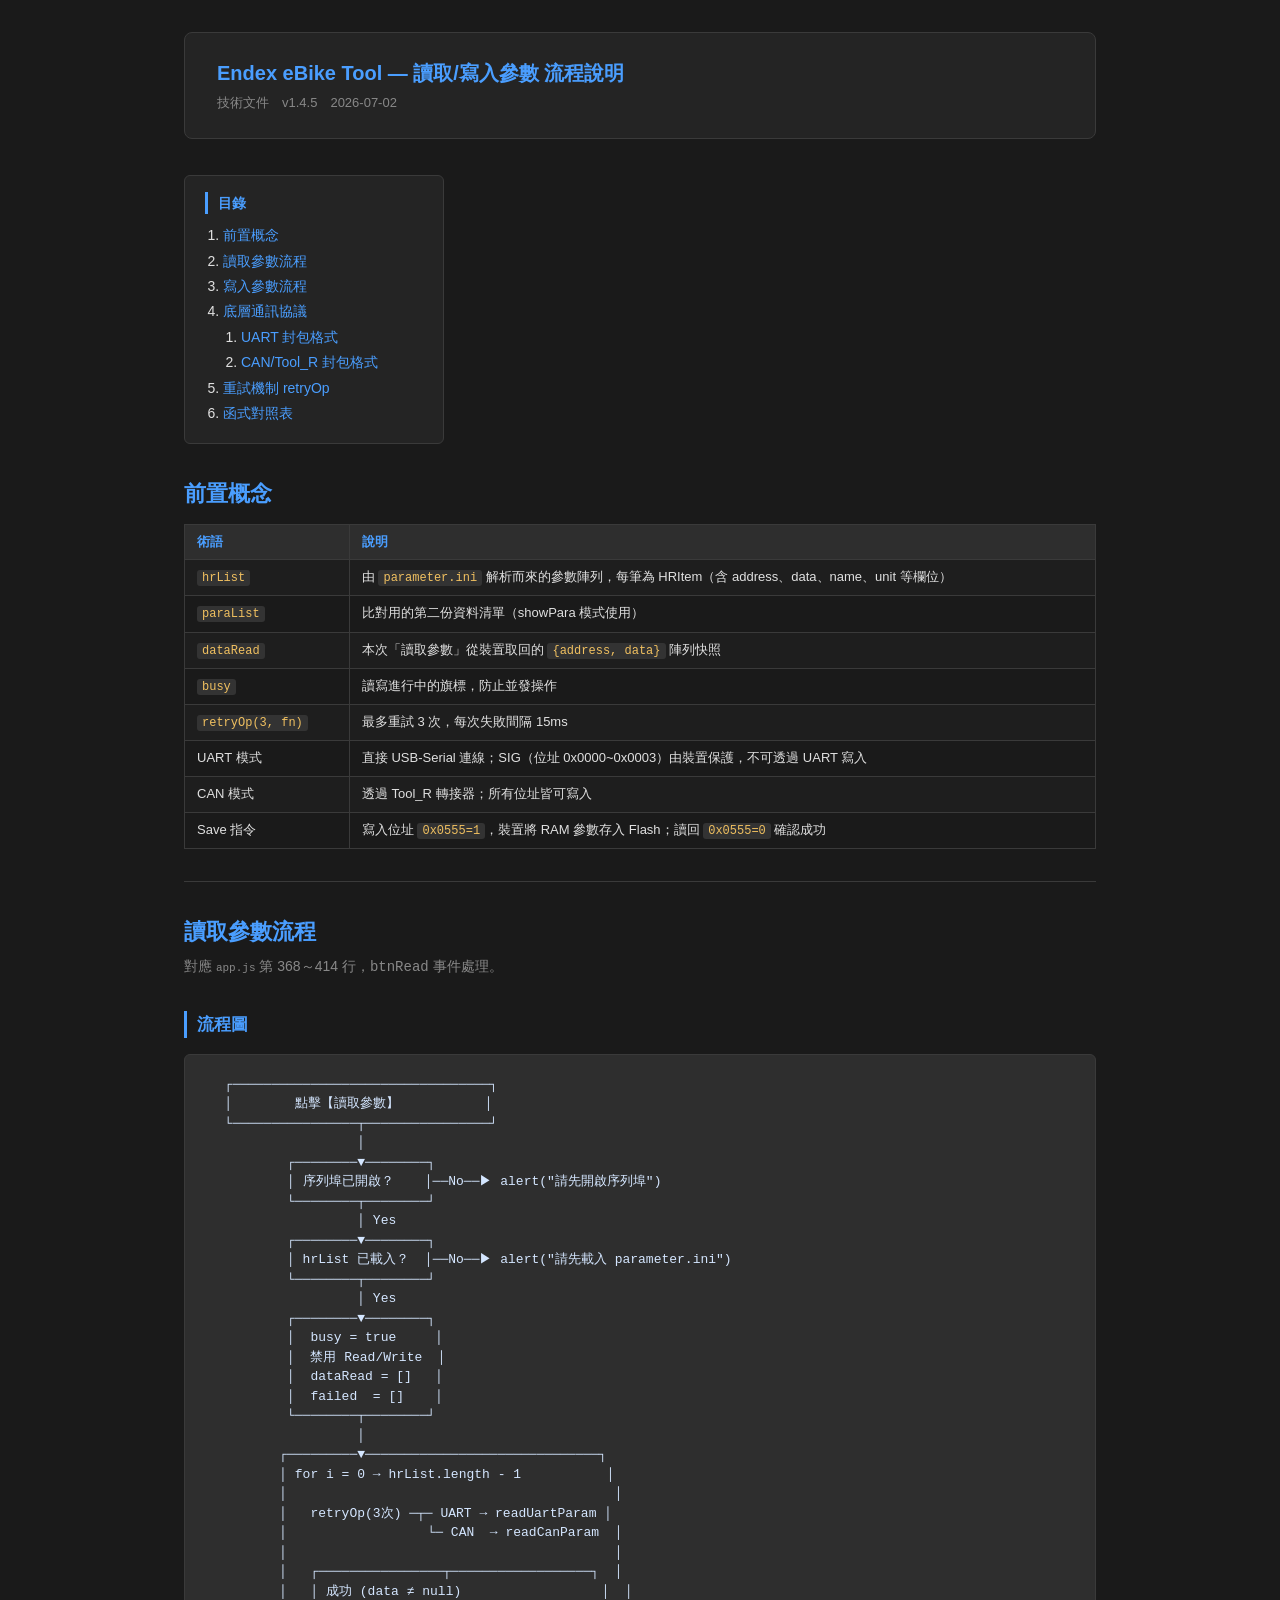
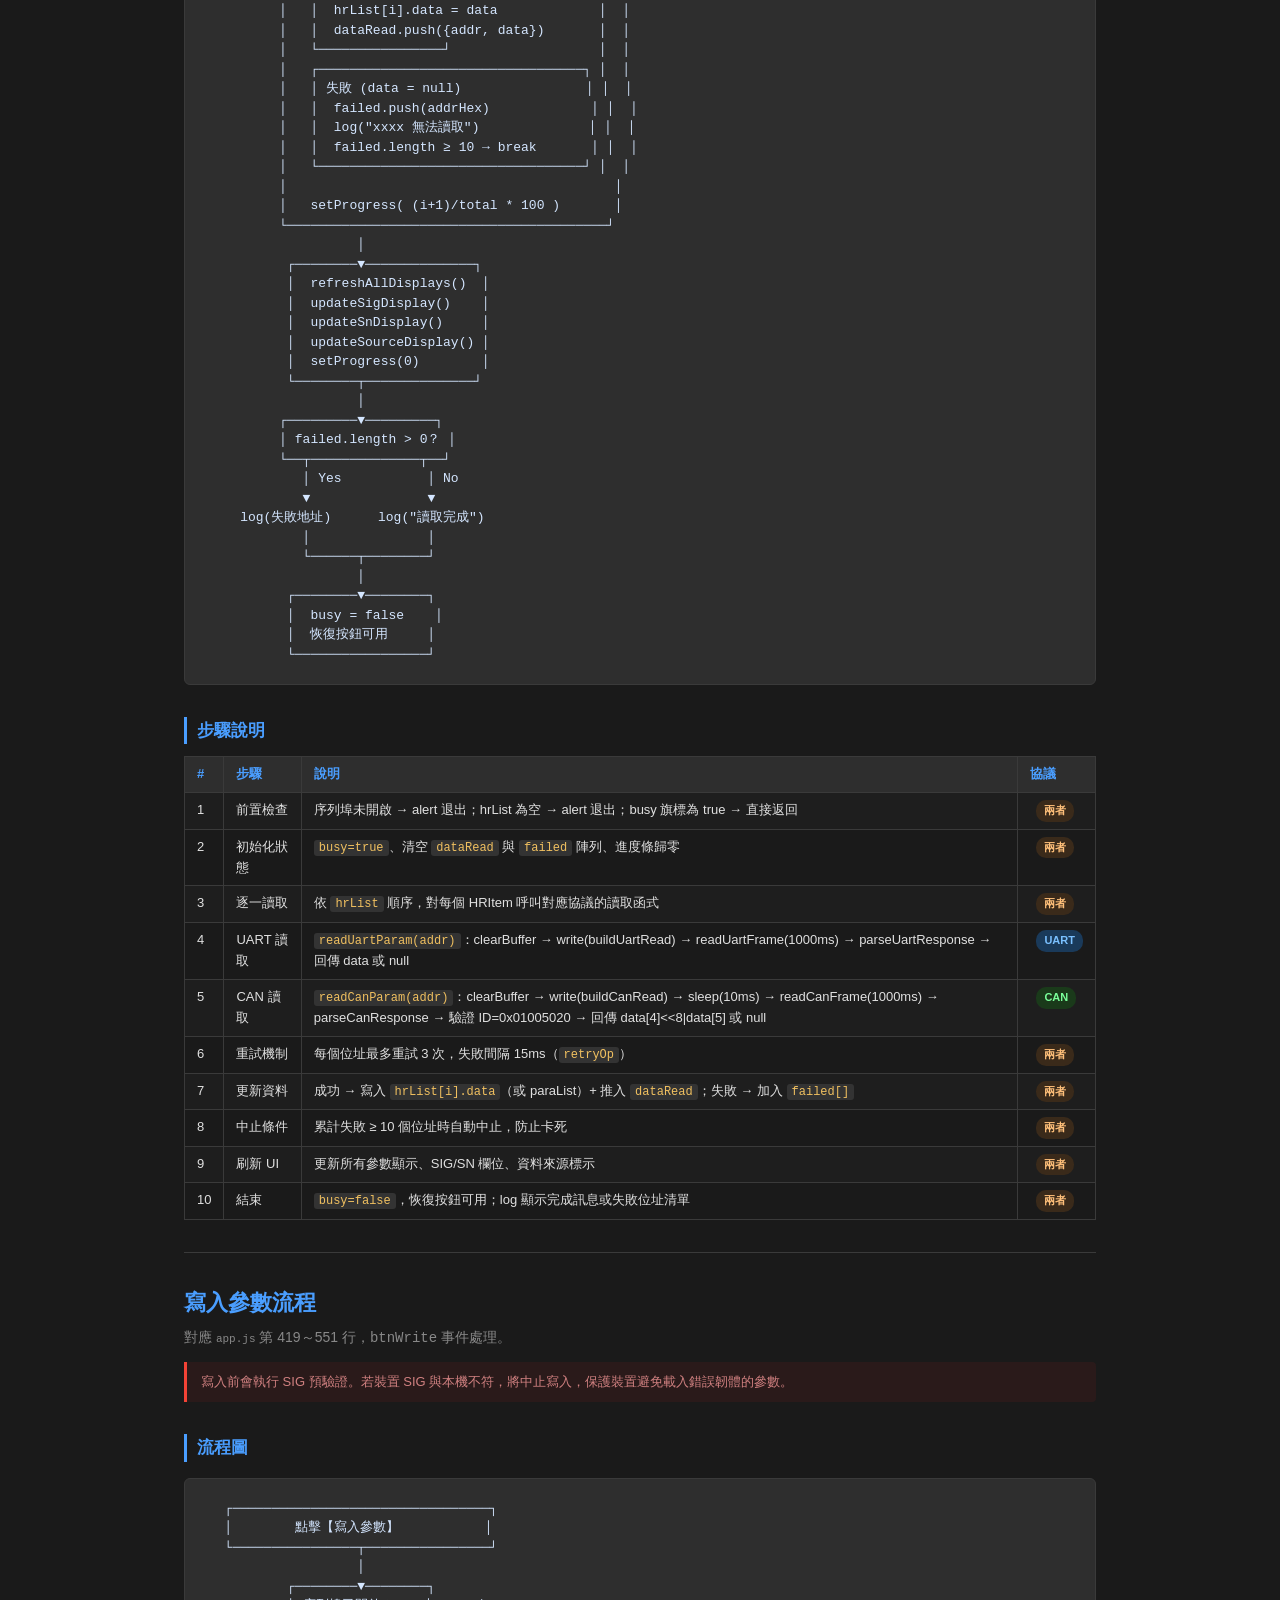
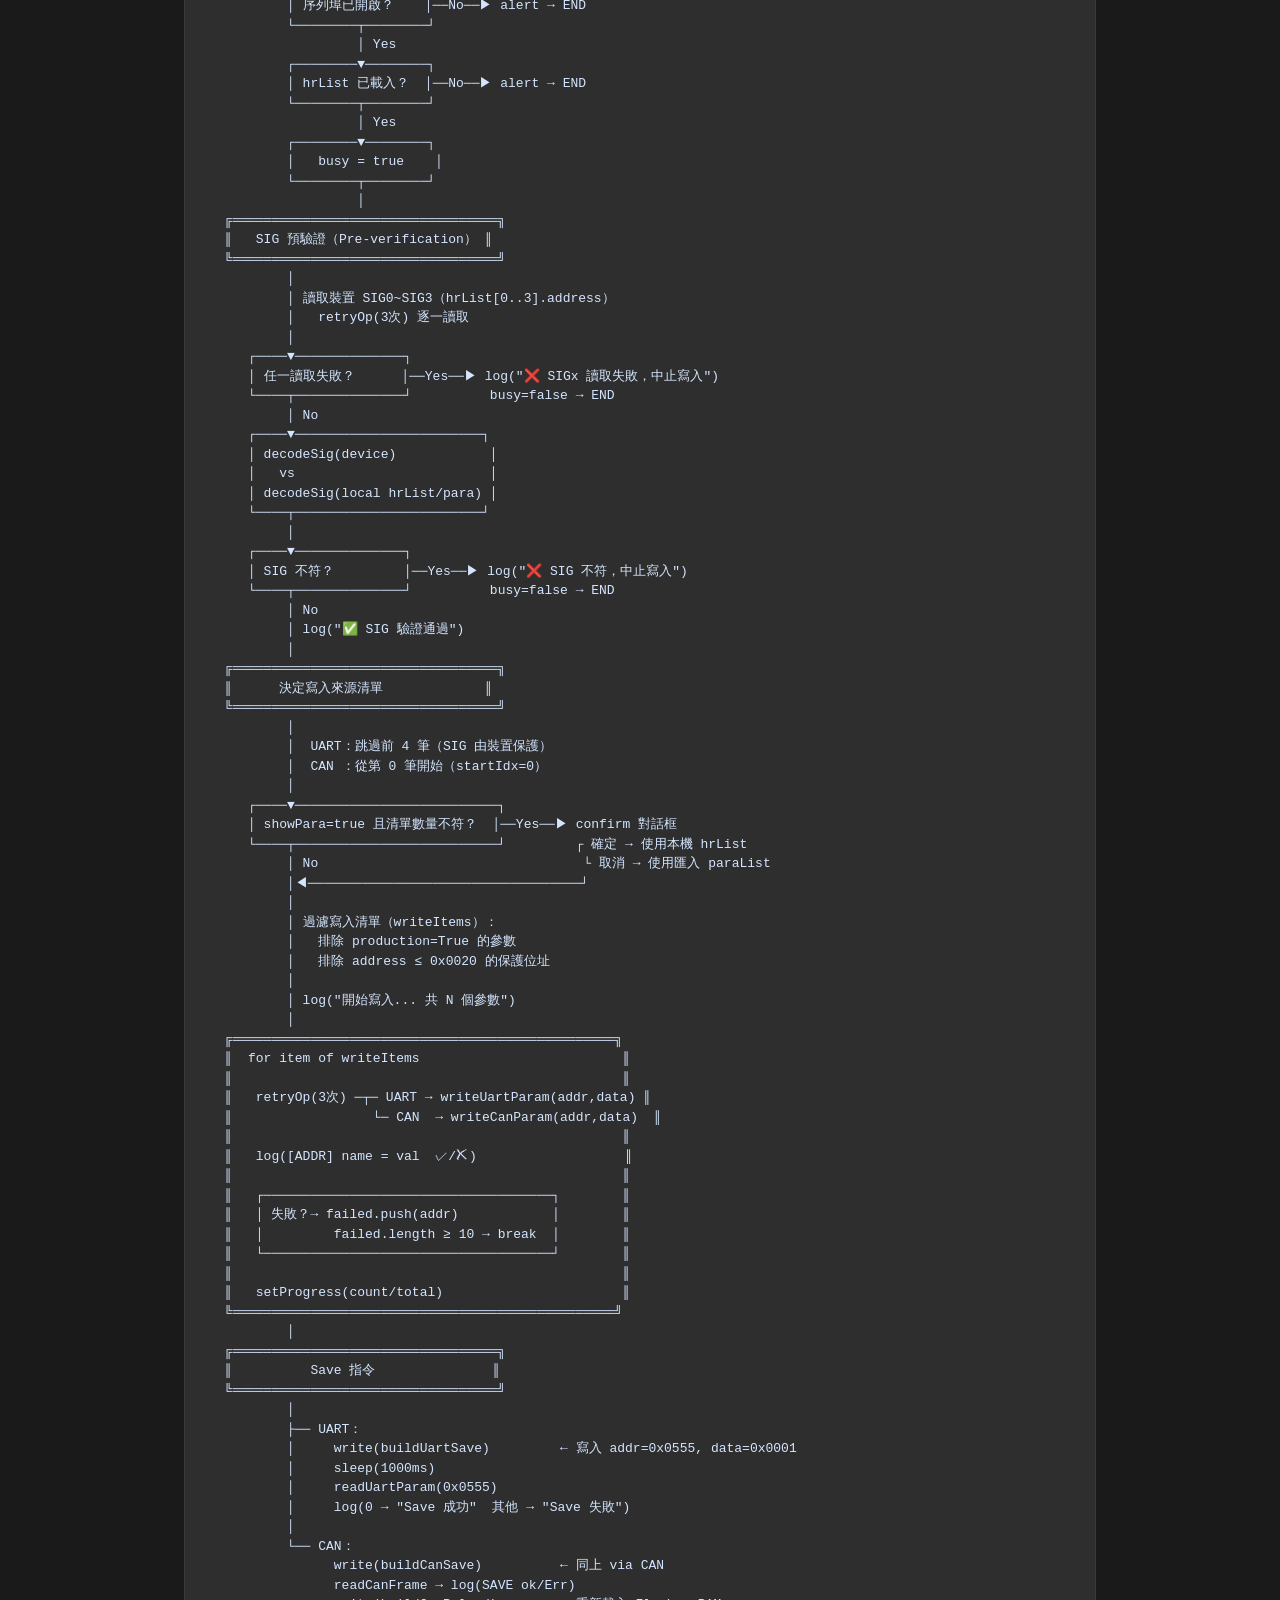
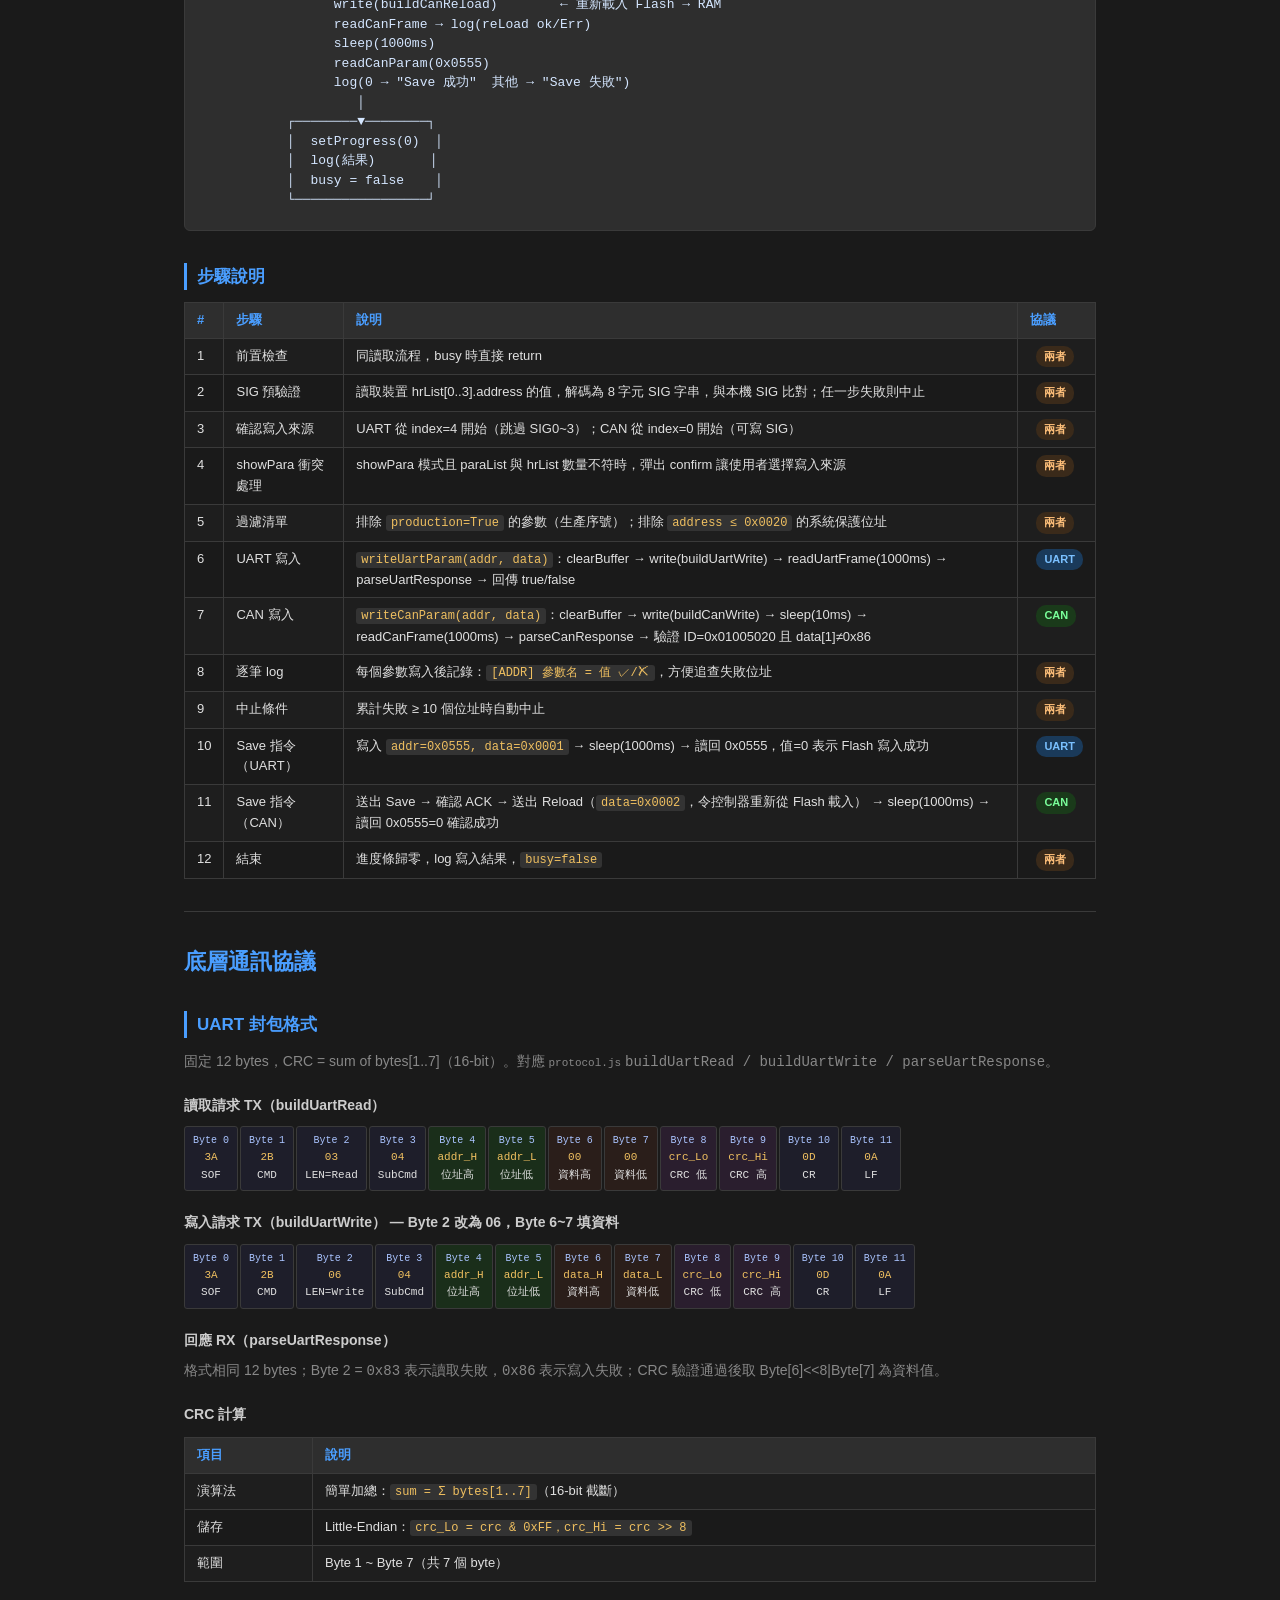
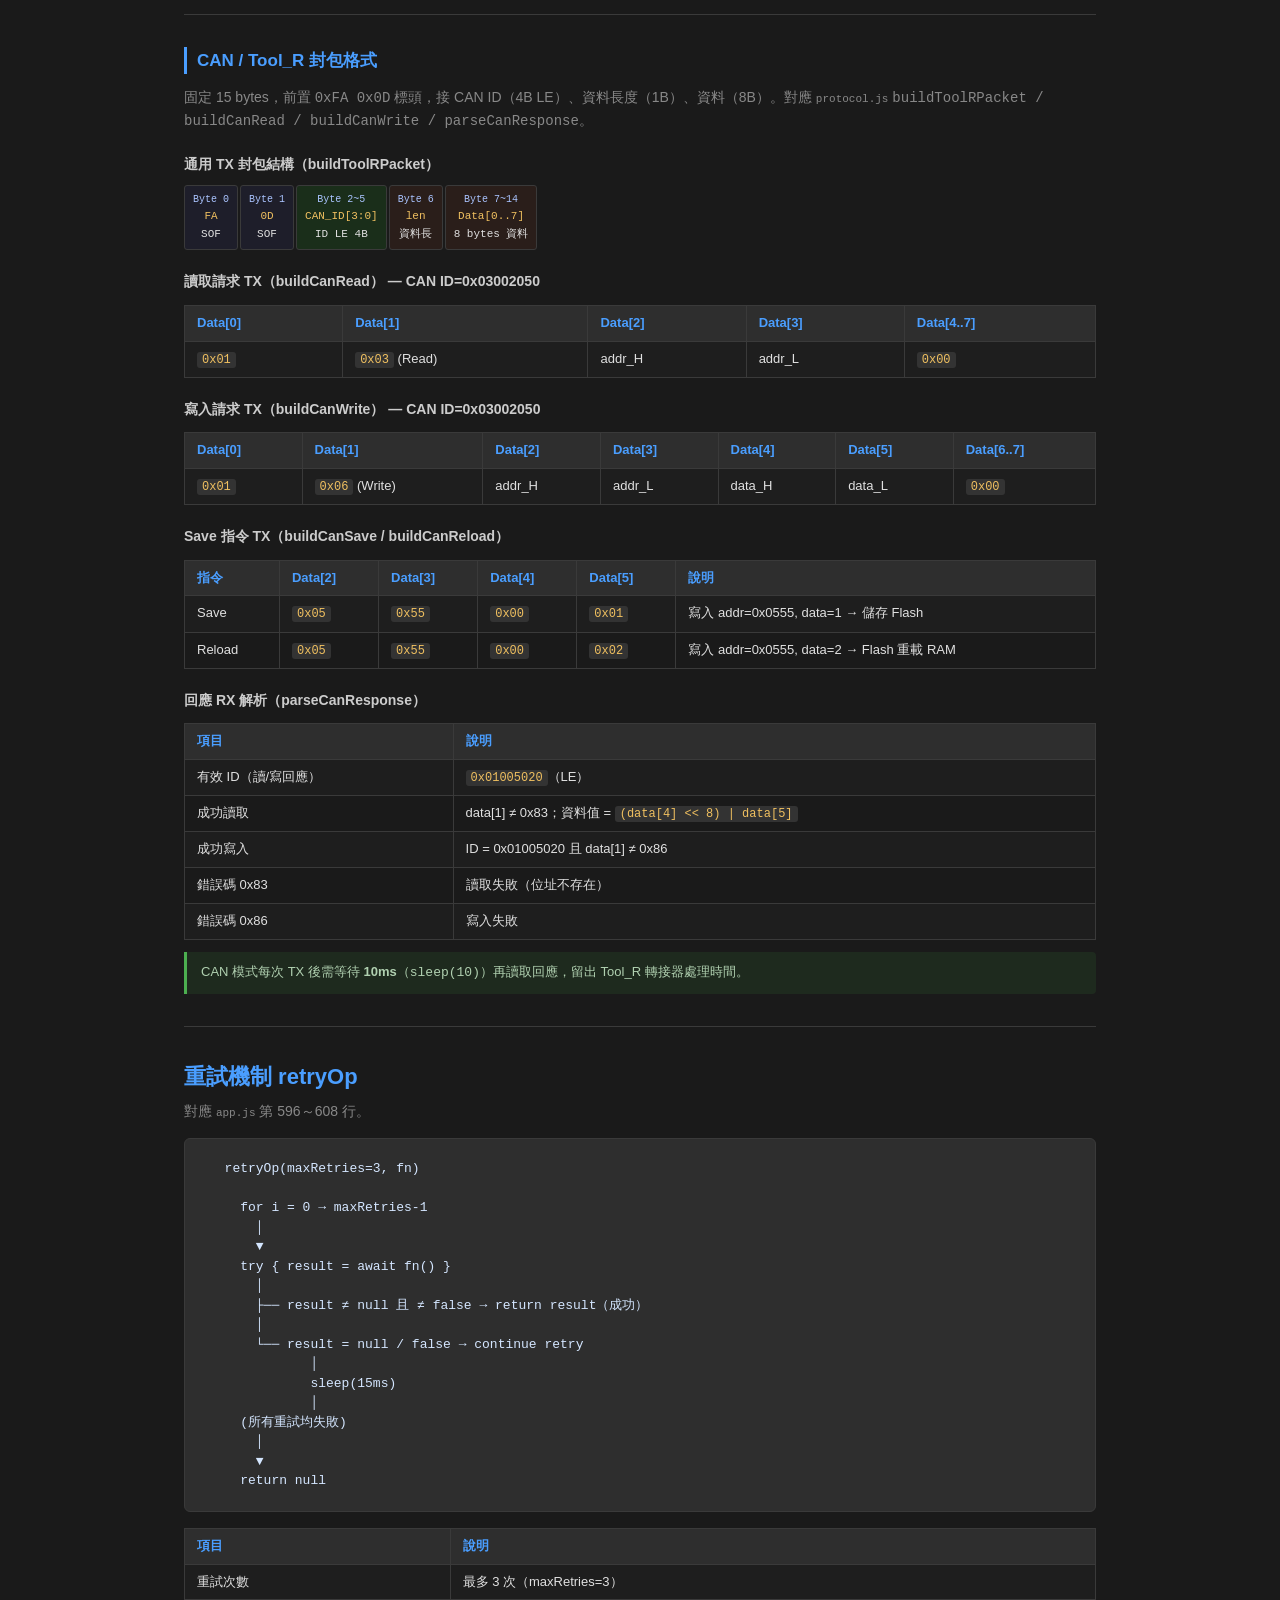
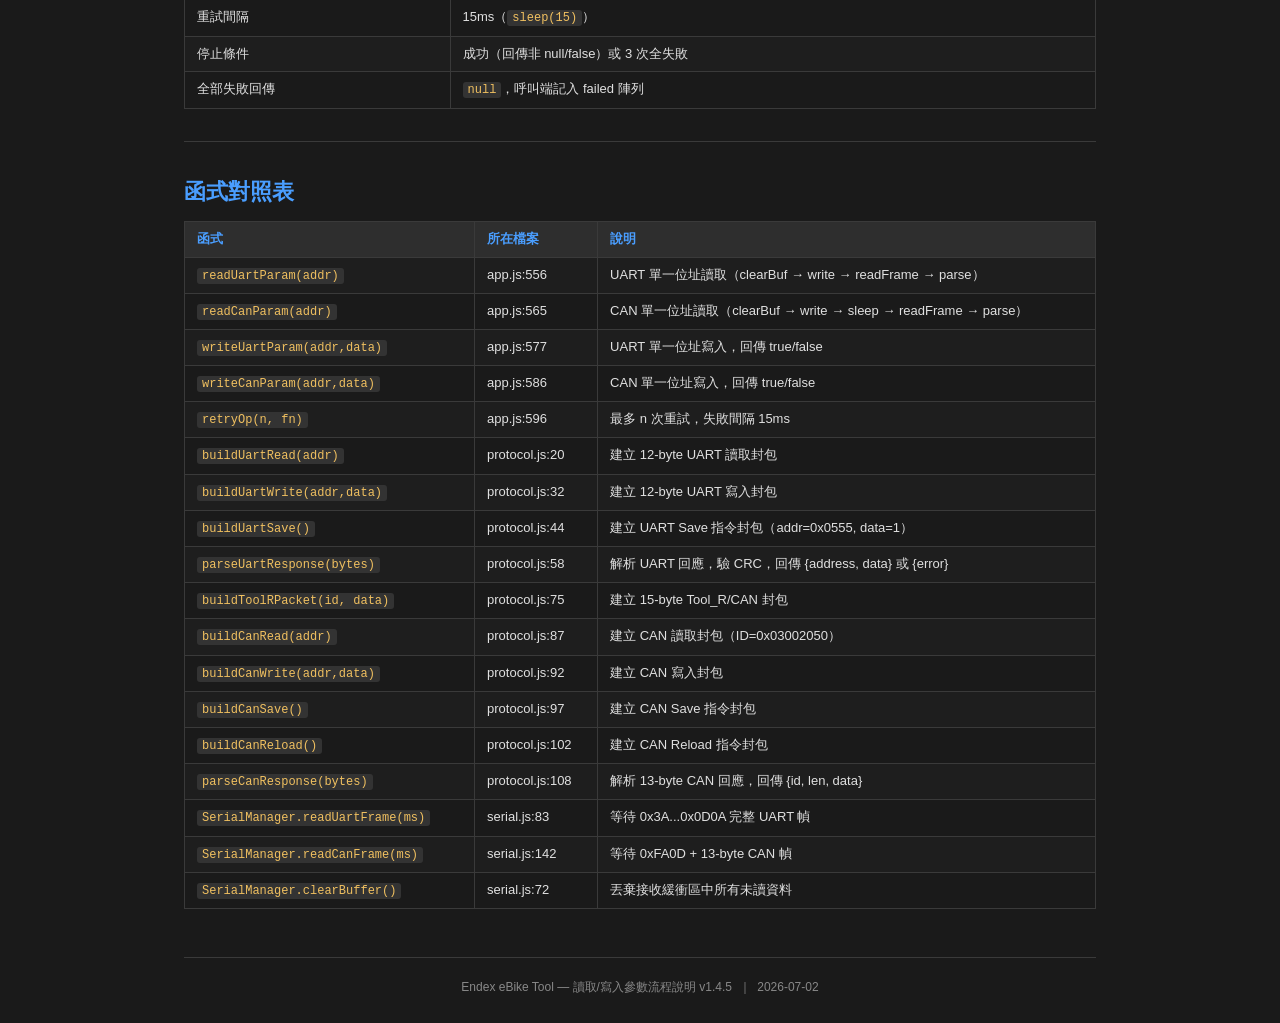
==== flow.html @ e0d25346 "v1.4.6：修正 SN 欄位寬度不足（130px→160px），新增讀寫流程說明文件 Co-Authored-By: Claude Sonnet 4.6 <noreply@anthropic.com" ====
<!DOCTYPE html>
<html lang="zh-TW">
<head>
<meta charset="UTF-8">
<meta name="viewport" content="width=device-width, initial-scale=1.0">
<title>Endex eBike Tool — 讀取/寫入參數 流程說明</title>
<style>
*,*::before,*::after{box-sizing:border-box;margin:0;padding:0}
:root{
  --bg:#1a1a1a;--bg2:#242424;--bg3:#2e2e2e;
  --text:#e0e0e0;--text-dim:#888;
  --accent:#4a9eff;--border:#3a3a3a;
  --ok:#4caf50;--err:#f44336;--warn:#ff9800;
  --mono:'Consolas','Courier New',monospace;
}
body{background:var(--bg);color:var(--text);font-family:'Segoe UI',Arial,sans-serif;font-size:14px;line-height:1.6}
.wrap{max-width:960px;margin:0 auto;padding:32px 24px}
h1{font-size:22px;color:var(--accent);margin-bottom:6px}
h2{font-size:17px;color:var(--accent);margin:32px 0 12px;padding-left:10px;border-left:3px solid var(--accent)}
h3{font-size:14px;color:#ccc;margin:20px 0 8px}
p{margin-bottom:10px;color:var(--text-dim)}
.cover{background:var(--bg2);border:1px solid var(--border);border-radius:8px;padding:24px 32px;margin-bottom:36px}
.cover-title{font-size:20px;font-weight:700;color:var(--accent);margin-bottom:4px}
.cover-sub{color:var(--text-dim);font-size:13px}

/* TOC */
.toc{background:var(--bg2);border:1px solid var(--border);border-radius:6px;padding:16px 20px;margin-bottom:32px;display:inline-block;min-width:260px}
.toc h2{margin:0 0 10px;font-size:14px}
.toc ol{padding-left:18px}
.toc li{margin:3px 0}
.toc a{color:var(--accent);text-decoration:none}
.toc a:hover{text-decoration:underline}

/* Flowchart */
.flow-box{background:var(--bg3);border:1px solid var(--border);border-radius:6px;padding:20px 24px;margin:16px 0;overflow-x:auto}
.flow-box pre{font-family:var(--mono);font-size:13px;color:#d4e6ff;line-height:1.5;white-space:pre}

/* Step table */
table{width:100%;border-collapse:collapse;margin:12px 0}
th{background:var(--bg3);color:var(--accent);padding:7px 12px;text-align:left;border:1px solid var(--border);font-size:13px}
td{padding:7px 12px;border:1px solid var(--border);vertical-align:top;font-size:13px}
tr:nth-child(even) td{background:#1e1e1e}
td code{background:#333;padding:1px 5px;border-radius:3px;font-family:var(--mono);font-size:12px;color:#f0c060}

/* Packet diagram */
.pkt{display:flex;flex-wrap:nowrap;gap:2px;margin:10px 0;font-family:var(--mono);font-size:11px;overflow-x:auto}
.pkt-cell{border:1px solid var(--border);background:#1e2a3a;padding:6px 8px;text-align:center;border-radius:3px;white-space:nowrap}
.pkt-cell .byte-label{color:#aac4ff;font-size:10px;display:block}
.pkt-cell .byte-val{color:#f0c060}
.pkt-fixed{background:#1e1e2a}
.pkt-addr{background:#1a2e1a}
.pkt-data{background:#2a1e1a}
.pkt-crc{background:#2a1e2e}

.badge{display:inline-block;padding:2px 8px;border-radius:10px;font-size:11px;font-weight:600;margin-left:6px;vertical-align:middle}
.badge-uart{background:#1a3a5a;color:#7ac0ff}
.badge-can{background:#1a3a1a;color:#7aff9a}
.badge-both{background:#3a2a1a;color:#ffc07a}

.note{background:#1e2a1e;border-left:3px solid var(--ok);padding:10px 14px;border-radius:0 4px 4px 0;margin:12px 0;font-size:13px;color:#b0d0b0}
.warn{background:#2a1e1a;border-left:3px solid var(--warn);padding:10px 14px;border-radius:0 4px 4px 0;margin:12px 0;font-size:13px;color:#d0b080}
.danger{background:#2a1a1a;border-left:3px solid var(--err);padding:10px 14px;border-radius:0 4px 4px 0;margin:12px 0;font-size:13px;color:#d08080}

.sep{border:none;border-top:1px solid var(--border);margin:32px 0}
.tag{color:var(--text-dim);font-size:11px;font-family:var(--mono)}
</style>
</head>
<body>
<div class="wrap">

<div class="cover">
  <div class="cover-title">Endex eBike Tool — 讀取/寫入參數 流程說明</div>
  <div class="cover-sub">技術文件　v1.4.5　2026-07-02</div>
</div>

<div class="toc">
  <h2>目錄</h2>
  <ol>
    <li><a href="#s1">前置概念</a></li>
    <li><a href="#s2">讀取參數流程</a></li>
    <li><a href="#s3">寫入參數流程</a></li>
    <li><a href="#s4">底層通訊協議</a>
      <ol>
        <li><a href="#s4-1">UART 封包格式</a></li>
        <li><a href="#s4-2">CAN/Tool_R 封包格式</a></li>
      </ol>
    </li>
    <li><a href="#s5">重試機制 retryOp</a></li>
    <li><a href="#s6">函式對照表</a></li>
  </ol>
</div>

<!-- S1 -->
<h1 id="s1">前置概念</h1>
<table>
  <tr><th>術語</th><th>說明</th></tr>
  <tr><td><code>hrList</code></td><td>由 <code>parameter.ini</code> 解析而來的參數陣列，每筆為 HRItem（含 address、data、name、unit 等欄位）</td></tr>
  <tr><td><code>paraList</code></td><td>比對用的第二份資料清單（showPara 模式使用）</td></tr>
  <tr><td><code>dataRead</code></td><td>本次「讀取參數」從裝置取回的 <code>{address, data}</code> 陣列快照</td></tr>
  <tr><td><code>busy</code></td><td>讀寫進行中的旗標，防止並發操作</td></tr>
  <tr><td><code>retryOp(3, fn)</code></td><td>最多重試 3 次，每次失敗間隔 15ms</td></tr>
  <tr><td>UART 模式</td><td>直接 USB-Serial 連線；SIG（位址 0x0000~0x0003）由裝置保護，不可透過 UART 寫入</td></tr>
  <tr><td>CAN 模式</td><td>透過 Tool_R 轉接器；所有位址皆可寫入</td></tr>
  <tr><td>Save 指令</td><td>寫入位址 <code>0x0555=1</code>，裝置將 RAM 參數存入 Flash；讀回 <code>0x0555=0</code> 確認成功</td></tr>
</table>

<hr class="sep">

<!-- S2 -->
<h1 id="s2">讀取參數流程</h1>
<p>對應 <span class="tag">app.js</span> 第 368～414 行，<code>btnRead</code> 事件處理。</p>

<h2>流程圖</h2>
<div class="flow-box"><pre>
  ┌─────────────────────────────────┐
  │        點擊【讀取參數】           │
  └────────────────┬────────────────┘
                   │
          ┌────────▼────────┐
          │ 序列埠已開啟？    │──No──▶ alert("請先開啟序列埠")
          └────────┬────────┘
                   │ Yes
          ┌────────▼────────┐
          │ hrList 已載入？  │──No──▶ alert("請先載入 parameter.ini")
          └────────┬────────┘
                   │ Yes
          ┌────────▼────────┐
          │  busy = true     │
          │  禁用 Read/Write  │
          │  dataRead = []   │
          │  failed  = []    │
          └────────┬────────┘
                   │
         ┌─────────▼──────────────────────────────┐
         │ for i = 0 → hrList.length - 1           │
         │                                          │
         │   retryOp(3次) ─┬─ UART → readUartParam │
         │                  └─ CAN  → readCanParam  │
         │                                          │
         │   ┌────────────────┬──────────────────┐  │
         │   │ 成功 (data ≠ null)                  │  │
         │   │  hrList[i].data = data             │  │
         │   │  dataRead.push({addr, data})       │  │
         │   └────────────────┘                   │  │
         │   ┌──────────────────────────────────┐ │  │
         │   │ 失敗 (data = null)                │ │  │
         │   │  failed.push(addrHex)             │ │  │
         │   │  log("xxxx 無法讀取")              │ │  │
         │   │  failed.length ≥ 10 → break       │ │  │
         │   └──────────────────────────────────┘ │  │
         │                                          │
         │   setProgress( (i+1)/total * 100 )       │
         └─────────────────────────────────────────┘
                   │
          ┌────────▼──────────────┐
          │  refreshAllDisplays()  │
          │  updateSigDisplay()    │
          │  updateSnDisplay()     │
          │  updateSourceDisplay() │
          │  setProgress(0)        │
          └────────┬──────────────┘
                   │
         ┌─────────▼─────────┐
         │ failed.length > 0？ │
         └──┬──────────────┬──┘
            │ Yes           │ No
            ▼               ▼
    log(失敗地址)      log("讀取完成")
            │               │
            └──────┬────────┘
                   │
          ┌────────▼────────┐
          │  busy = false    │
          │  恢復按鈕可用     │
          └─────────────────┘
</pre></div>

<h2>步驟說明</h2>
<table>
  <tr><th>#</th><th>步驟</th><th>說明</th><th>協議</th></tr>
  <tr><td>1</td><td>前置檢查</td><td>序列埠未開啟 → alert 退出；hrList 為空 → alert 退出；busy 旗標為 true → 直接返回</td><td><span class="badge badge-both">兩者</span></td></tr>
  <tr><td>2</td><td>初始化狀態</td><td><code>busy=true</code>、清空 <code>dataRead</code> 與 <code>failed</code> 陣列、進度條歸零</td><td><span class="badge badge-both">兩者</span></td></tr>
  <tr><td>3</td><td>逐一讀取</td><td>依 <code>hrList</code> 順序，對每個 HRItem 呼叫對應協議的讀取函式</td><td><span class="badge badge-both">兩者</span></td></tr>
  <tr><td>4</td><td>UART 讀取</td><td><code>readUartParam(addr)</code>：clearBuffer → write(buildUartRead) → readUartFrame(1000ms) → parseUartResponse → 回傳 data 或 null</td><td><span class="badge badge-uart">UART</span></td></tr>
  <tr><td>5</td><td>CAN 讀取</td><td><code>readCanParam(addr)</code>：clearBuffer → write(buildCanRead) → sleep(10ms) → readCanFrame(1000ms) → parseCanResponse → 驗證 ID=0x01005020 → 回傳 data[4]&lt;&lt;8|data[5] 或 null</td><td><span class="badge badge-can">CAN</span></td></tr>
  <tr><td>6</td><td>重試機制</td><td>每個位址最多重試 3 次，失敗間隔 15ms（<code>retryOp</code>）</td><td><span class="badge badge-both">兩者</span></td></tr>
  <tr><td>7</td><td>更新資料</td><td>成功 → 寫入 <code>hrList[i].data</code>（或 paraList）+ 推入 <code>dataRead</code>；失敗 → 加入 <code>failed[]</code></td><td><span class="badge badge-both">兩者</span></td></tr>
  <tr><td>8</td><td>中止條件</td><td>累計失敗 ≥ 10 個位址時自動中止，防止卡死</td><td><span class="badge badge-both">兩者</span></td></tr>
  <tr><td>9</td><td>刷新 UI</td><td>更新所有參數顯示、SIG/SN 欄位、資料來源標示</td><td><span class="badge badge-both">兩者</span></td></tr>
  <tr><td>10</td><td>結束</td><td><code>busy=false</code>，恢復按鈕可用；log 顯示完成訊息或失敗位址清單</td><td><span class="badge badge-both">兩者</span></td></tr>
</table>

<hr class="sep">

<!-- S3 -->
<h1 id="s3">寫入參數流程</h1>
<p>對應 <span class="tag">app.js</span> 第 419～551 行，<code>btnWrite</code> 事件處理。</p>

<div class="danger">寫入前會執行 SIG 預驗證。若裝置 SIG 與本機不符，將中止寫入，保護裝置避免載入錯誤韌體的參數。</div>

<h2>流程圖</h2>
<div class="flow-box"><pre>
  ┌─────────────────────────────────┐
  │        點擊【寫入參數】           │
  └────────────────┬────────────────┘
                   │
          ┌────────▼────────┐
          │ 序列埠已開啟？    │──No──▶ alert → END
          └────────┬────────┘
                   │ Yes
          ┌────────▼────────┐
          │ hrList 已載入？  │──No──▶ alert → END
          └────────┬────────┘
                   │ Yes
          ┌────────▼────────┐
          │   busy = true    │
          └────────┬────────┘
                   │
  ╔══════════════════════════════════╗
  ║   SIG 預驗證（Pre-verification） ║
  ╚══════════════════════════════════╝
          │
          │ 讀取裝置 SIG0~SIG3（hrList[0..3].address）
          │   retryOp(3次) 逐一讀取
          │
     ┌────▼──────────────┐
     │ 任一讀取失敗？      │──Yes──▶ log("❌ SIGx 讀取失敗，中止寫入")
     └────┬──────────────┘          busy=false → END
          │ No
     ┌────▼────────────────────────┐
     │ decodeSig(device)            │
     │   vs                         │
     │ decodeSig(local hrList/para) │
     └────┬────────────────────────┘
          │
     ┌────▼──────────────┐
     │ SIG 不符？         │──Yes──▶ log("❌ SIG 不符，中止寫入")
     └────┬──────────────┘          busy=false → END
          │ No
          │ log("✅ SIG 驗證通過")
          │
  ╔══════════════════════════════════╗
  ║      決定寫入來源清單             ║
  ╚══════════════════════════════════╝
          │
          │  UART：跳過前 4 筆（SIG 由裝置保護）
          │  CAN ：從第 0 筆開始（startIdx=0）
          │
     ┌────▼──────────────────────────┐
     │ showPara=true 且清單數量不符？  │──Yes──▶ confirm 對話框
     └────┬──────────────────────────┘         ┌ 確定 → 使用本機 hrList
          │ No                                  └ 取消 → 使用匯入 paraList
          │◀───────────────────────────────────┘
          │
          │ 過濾寫入清單（writeItems）：
          │   排除 production=True 的參數
          │   排除 address ≤ 0x0020 的保護位址
          │
          │ log("開始寫入... 共 N 個參數")
          │
  ╔═════════════════════════════════════════════════╗
  ║  for item of writeItems                          ║
  ║                                                  ║
  ║   retryOp(3次) ─┬─ UART → writeUartParam(addr,data) ║
  ║                  └─ CAN  → writeCanParam(addr,data)  ║
  ║                                                  ║
  ║   log([ADDR] name = val  ✓/✗)                   ║
  ║                                                  ║
  ║   ┌─────────────────────────────────────┐        ║
  ║   │ 失敗？→ failed.push(addr)            │        ║
  ║   │         failed.length ≥ 10 → break  │        ║
  ║   └─────────────────────────────────────┘        ║
  ║                                                  ║
  ║   setProgress(count/total)                       ║
  ╚═════════════════════════════════════════════════╝
          │
  ╔══════════════════════════════════╗
  ║          Save 指令               ║
  ╚══════════════════════════════════╝
          │
          ├── UART：
          │     write(buildUartSave)         ← 寫入 addr=0x0555, data=0x0001
          │     sleep(1000ms)
          │     readUartParam(0x0555)
          │     log(0 → "Save 成功"  其他 → "Save 失敗")
          │
          └── CAN：
                write(buildCanSave)          ← 同上 via CAN
                readCanFrame → log(SAVE ok/Err)
                write(buildCanReload)        ← 重新載入 Flash → RAM
                readCanFrame → log(reLoad ok/Err)
                sleep(1000ms)
                readCanParam(0x0555)
                log(0 → "Save 成功"  其他 → "Save 失敗")
                   │
          ┌────────▼────────┐
          │  setProgress(0)  │
          │  log(結果)       │
          │  busy = false    │
          └─────────────────┘
</pre></div>

<h2>步驟說明</h2>
<table>
  <tr><th>#</th><th>步驟</th><th>說明</th><th>協議</th></tr>
  <tr><td>1</td><td>前置檢查</td><td>同讀取流程，busy 時直接 return</td><td><span class="badge badge-both">兩者</span></td></tr>
  <tr><td>2</td><td>SIG 預驗證</td><td>讀取裝置 hrList[0..3].address 的值，解碼為 8 字元 SIG 字串，與本機 SIG 比對；任一步失敗則中止</td><td><span class="badge badge-both">兩者</span></td></tr>
  <tr><td>3</td><td>確認寫入來源</td><td>UART 從 index=4 開始（跳過 SIG0~3）；CAN 從 index=0 開始（可寫 SIG）</td><td><span class="badge badge-both">兩者</span></td></tr>
  <tr><td>4</td><td>showPara 衝突處理</td><td>showPara 模式且 paraList 與 hrList 數量不符時，彈出 confirm 讓使用者選擇寫入來源</td><td><span class="badge badge-both">兩者</span></td></tr>
  <tr><td>5</td><td>過濾清單</td><td>排除 <code>production=True</code> 的參數（生產序號）；排除 <code>address ≤ 0x0020</code> 的系統保護位址</td><td><span class="badge badge-both">兩者</span></td></tr>
  <tr><td>6</td><td>UART 寫入</td><td><code>writeUartParam(addr, data)</code>：clearBuffer → write(buildUartWrite) → readUartFrame(1000ms) → parseUartResponse → 回傳 true/false</td><td><span class="badge badge-uart">UART</span></td></tr>
  <tr><td>7</td><td>CAN 寫入</td><td><code>writeCanParam(addr, data)</code>：clearBuffer → write(buildCanWrite) → sleep(10ms) → readCanFrame(1000ms) → parseCanResponse → 驗證 ID=0x01005020 且 data[1]≠0x86</td><td><span class="badge badge-can">CAN</span></td></tr>
  <tr><td>8</td><td>逐筆 log</td><td>每個參數寫入後記錄：<code>[ADDR] 參數名 = 值  ✓/✗</code>，方便追查失敗位址</td><td><span class="badge badge-both">兩者</span></td></tr>
  <tr><td>9</td><td>中止條件</td><td>累計失敗 ≥ 10 個位址時自動中止</td><td><span class="badge badge-both">兩者</span></td></tr>
  <tr><td>10</td><td>Save 指令（UART）</td><td>寫入 <code>addr=0x0555, data=0x0001</code> → sleep(1000ms) → 讀回 0x0555，值=0 表示 Flash 寫入成功</td><td><span class="badge badge-uart">UART</span></td></tr>
  <tr><td>11</td><td>Save 指令（CAN）</td><td>送出 Save → 確認 ACK → 送出 Reload（<code>data=0x0002</code>，令控制器重新從 Flash 載入） → sleep(1000ms) → 讀回 0x0555=0 確認成功</td><td><span class="badge badge-can">CAN</span></td></tr>
  <tr><td>12</td><td>結束</td><td>進度條歸零，log 寫入結果，<code>busy=false</code></td><td><span class="badge badge-both">兩者</span></td></tr>
</table>

<hr class="sep">

<!-- S4 -->
<h1 id="s4">底層通訊協議</h1>

<h2 id="s4-1">UART 封包格式</h2>
<p>固定 12 bytes，CRC = sum of bytes[1..7]（16-bit）。對應 <span class="tag">protocol.js</span> <code>buildUartRead / buildUartWrite / parseUartResponse</code>。</p>

<h3>讀取請求 TX（buildUartRead）</h3>
<div class="pkt">
  <div class="pkt-cell pkt-fixed"><span class="byte-label">Byte 0</span><span class="byte-val">3A</span><br>SOF</div>
  <div class="pkt-cell pkt-fixed"><span class="byte-label">Byte 1</span><span class="byte-val">2B</span><br>CMD</div>
  <div class="pkt-cell pkt-fixed"><span class="byte-label">Byte 2</span><span class="byte-val">03</span><br>LEN=Read</div>
  <div class="pkt-cell pkt-fixed"><span class="byte-label">Byte 3</span><span class="byte-val">04</span><br>SubCmd</div>
  <div class="pkt-cell pkt-addr"><span class="byte-label">Byte 4</span><span class="byte-val">addr_H</span><br>位址高</div>
  <div class="pkt-cell pkt-addr"><span class="byte-label">Byte 5</span><span class="byte-val">addr_L</span><br>位址低</div>
  <div class="pkt-cell pkt-data"><span class="byte-label">Byte 6</span><span class="byte-val">00</span><br>資料高</div>
  <div class="pkt-cell pkt-data"><span class="byte-label">Byte 7</span><span class="byte-val">00</span><br>資料低</div>
  <div class="pkt-cell pkt-crc"><span class="byte-label">Byte 8</span><span class="byte-val">crc_Lo</span><br>CRC 低</div>
  <div class="pkt-cell pkt-crc"><span class="byte-label">Byte 9</span><span class="byte-val">crc_Hi</span><br>CRC 高</div>
  <div class="pkt-cell pkt-fixed"><span class="byte-label">Byte 10</span><span class="byte-val">0D</span><br>CR</div>
  <div class="pkt-cell pkt-fixed"><span class="byte-label">Byte 11</span><span class="byte-val">0A</span><br>LF</div>
</div>

<h3>寫入請求 TX（buildUartWrite） — Byte 2 改為 06，Byte 6~7 填資料</h3>
<div class="pkt">
  <div class="pkt-cell pkt-fixed"><span class="byte-label">Byte 0</span><span class="byte-val">3A</span><br>SOF</div>
  <div class="pkt-cell pkt-fixed"><span class="byte-label">Byte 1</span><span class="byte-val">2B</span><br>CMD</div>
  <div class="pkt-cell pkt-fixed"><span class="byte-label">Byte 2</span><span class="byte-val">06</span><br>LEN=Write</div>
  <div class="pkt-cell pkt-fixed"><span class="byte-label">Byte 3</span><span class="byte-val">04</span><br>SubCmd</div>
  <div class="pkt-cell pkt-addr"><span class="byte-label">Byte 4</span><span class="byte-val">addr_H</span><br>位址高</div>
  <div class="pkt-cell pkt-addr"><span class="byte-label">Byte 5</span><span class="byte-val">addr_L</span><br>位址低</div>
  <div class="pkt-cell pkt-data"><span class="byte-label">Byte 6</span><span class="byte-val">data_H</span><br>資料高</div>
  <div class="pkt-cell pkt-data"><span class="byte-label">Byte 7</span><span class="byte-val">data_L</span><br>資料低</div>
  <div class="pkt-cell pkt-crc"><span class="byte-label">Byte 8</span><span class="byte-val">crc_Lo</span><br>CRC 低</div>
  <div class="pkt-cell pkt-crc"><span class="byte-label">Byte 9</span><span class="byte-val">crc_Hi</span><br>CRC 高</div>
  <div class="pkt-cell pkt-fixed"><span class="byte-label">Byte 10</span><span class="byte-val">0D</span><br>CR</div>
  <div class="pkt-cell pkt-fixed"><span class="byte-label">Byte 11</span><span class="byte-val">0A</span><br>LF</div>
</div>

<h3>回應 RX（parseUartResponse）</h3>
<p>格式相同 12 bytes；Byte 2 = <code>0x83</code> 表示讀取失敗，<code>0x86</code> 表示寫入失敗；CRC 驗證通過後取 Byte[6]&lt;&lt;8|Byte[7] 為資料值。</p>

<h3>CRC 計算</h3>
<table>
  <tr><th>項目</th><th>說明</th></tr>
  <tr><td>演算法</td><td>簡單加總：<code>sum = Σ bytes[1..7]</code>（16-bit 截斷）</td></tr>
  <tr><td>儲存</td><td>Little-Endian：<code>crc_Lo = crc &amp; 0xFF，crc_Hi = crc &gt;&gt; 8</code></td></tr>
  <tr><td>範圍</td><td>Byte 1 ~ Byte 7（共 7 個 byte）</td></tr>
</table>

<hr class="sep">

<h2 id="s4-2">CAN / Tool_R 封包格式</h2>
<p>固定 15 bytes，前置 <code>0xFA 0x0D</code> 標頭，接 CAN ID（4B LE）、資料長度（1B）、資料（8B）。對應 <span class="tag">protocol.js</span> <code>buildToolRPacket / buildCanRead / buildCanWrite / parseCanResponse</code>。</p>

<h3>通用 TX 封包結構（buildToolRPacket）</h3>
<div class="pkt">
  <div class="pkt-cell pkt-fixed"><span class="byte-label">Byte 0</span><span class="byte-val">FA</span><br>SOF</div>
  <div class="pkt-cell pkt-fixed"><span class="byte-label">Byte 1</span><span class="byte-val">0D</span><br>SOF</div>
  <div class="pkt-cell pkt-addr"><span class="byte-label">Byte 2~5</span><span class="byte-val">CAN_ID[3:0]</span><br>ID LE 4B</div>
  <div class="pkt-cell pkt-data"><span class="byte-label">Byte 6</span><span class="byte-val">len</span><br>資料長</div>
  <div class="pkt-cell pkt-data"><span class="byte-label">Byte 7~14</span><span class="byte-val">Data[0..7]</span><br>8 bytes 資料</div>
</div>

<h3>讀取請求 TX（buildCanRead） — CAN ID=0x03002050</h3>
<table>
  <tr><th>Data[0]</th><th>Data[1]</th><th>Data[2]</th><th>Data[3]</th><th>Data[4..7]</th></tr>
  <tr><td><code>0x01</code></td><td><code>0x03</code> (Read)</td><td>addr_H</td><td>addr_L</td><td><code>0x00</code></td></tr>
</table>

<h3>寫入請求 TX（buildCanWrite） — CAN ID=0x03002050</h3>
<table>
  <tr><th>Data[0]</th><th>Data[1]</th><th>Data[2]</th><th>Data[3]</th><th>Data[4]</th><th>Data[5]</th><th>Data[6..7]</th></tr>
  <tr><td><code>0x01</code></td><td><code>0x06</code> (Write)</td><td>addr_H</td><td>addr_L</td><td>data_H</td><td>data_L</td><td><code>0x00</code></td></tr>
</table>

<h3>Save 指令 TX（buildCanSave / buildCanReload）</h3>
<table>
  <tr><th>指令</th><th>Data[2]</th><th>Data[3]</th><th>Data[4]</th><th>Data[5]</th><th>說明</th></tr>
  <tr><td>Save</td><td><code>0x05</code></td><td><code>0x55</code></td><td><code>0x00</code></td><td><code>0x01</code></td><td>寫入 addr=0x0555, data=1 → 儲存 Flash</td></tr>
  <tr><td>Reload</td><td><code>0x05</code></td><td><code>0x55</code></td><td><code>0x00</code></td><td><code>0x02</code></td><td>寫入 addr=0x0555, data=2 → Flash 重載 RAM</td></tr>
</table>

<h3>回應 RX 解析（parseCanResponse）</h3>
<table>
  <tr><th>項目</th><th>說明</th></tr>
  <tr><td>有效 ID（讀/寫回應）</td><td><code>0x01005020</code>（LE）</td></tr>
  <tr><td>成功讀取</td><td>data[1] ≠ 0x83；資料值 = <code>(data[4] &lt;&lt; 8) | data[5]</code></td></tr>
  <tr><td>成功寫入</td><td>ID = 0x01005020 且 data[1] ≠ 0x86</td></tr>
  <tr><td>錯誤碼 0x83</td><td>讀取失敗（位址不存在）</td></tr>
  <tr><td>錯誤碼 0x86</td><td>寫入失敗</td></tr>
</table>

<div class="note">CAN 模式每次 TX 後需等待 <strong>10ms</strong>（<code>sleep(10)</code>）再讀取回應，留出 Tool_R 轉接器處理時間。</div>

<hr class="sep">

<!-- S5 -->
<h1 id="s5">重試機制 retryOp</h1>
<p>對應 <span class="tag">app.js</span> 第 596～608 行。</p>

<div class="flow-box"><pre>
  retryOp(maxRetries=3, fn)

    for i = 0 → maxRetries-1
      │
      ▼
    try { result = await fn() }
      │
      ├── result ≠ null 且 ≠ false → return result（成功）
      │
      └── result = null / false → continue retry
             │
             sleep(15ms)
             │
    (所有重試均失敗)
      │
      ▼
    return null
</pre></div>

<table>
  <tr><th>項目</th><th>說明</th></tr>
  <tr><td>重試次數</td><td>最多 3 次（maxRetries=3）</td></tr>
  <tr><td>重試間隔</td><td>15ms（<code>sleep(15)</code>）</td></tr>
  <tr><td>停止條件</td><td>成功（回傳非 null/false）或 3 次全失敗</td></tr>
  <tr><td>全部失敗回傳</td><td><code>null</code>，呼叫端記入 failed 陣列</td></tr>
</table>

<hr class="sep">

<!-- S6 -->
<h1 id="s6">函式對照表</h1>
<table>
  <tr><th>函式</th><th>所在檔案</th><th>說明</th></tr>
  <tr><td><code>readUartParam(addr)</code></td><td>app.js:556</td><td>UART 單一位址讀取（clearBuf → write → readFrame → parse）</td></tr>
  <tr><td><code>readCanParam(addr)</code></td><td>app.js:565</td><td>CAN 單一位址讀取（clearBuf → write → sleep → readFrame → parse）</td></tr>
  <tr><td><code>writeUartParam(addr,data)</code></td><td>app.js:577</td><td>UART 單一位址寫入，回傳 true/false</td></tr>
  <tr><td><code>writeCanParam(addr,data)</code></td><td>app.js:586</td><td>CAN 單一位址寫入，回傳 true/false</td></tr>
  <tr><td><code>retryOp(n, fn)</code></td><td>app.js:596</td><td>最多 n 次重試，失敗間隔 15ms</td></tr>
  <tr><td><code>buildUartRead(addr)</code></td><td>protocol.js:20</td><td>建立 12-byte UART 讀取封包</td></tr>
  <tr><td><code>buildUartWrite(addr,data)</code></td><td>protocol.js:32</td><td>建立 12-byte UART 寫入封包</td></tr>
  <tr><td><code>buildUartSave()</code></td><td>protocol.js:44</td><td>建立 UART Save 指令封包（addr=0x0555, data=1）</td></tr>
  <tr><td><code>parseUartResponse(bytes)</code></td><td>protocol.js:58</td><td>解析 UART 回應，驗 CRC，回傳 {address, data} 或 {error}</td></tr>
  <tr><td><code>buildToolRPacket(id, data)</code></td><td>protocol.js:75</td><td>建立 15-byte Tool_R/CAN 封包</td></tr>
  <tr><td><code>buildCanRead(addr)</code></td><td>protocol.js:87</td><td>建立 CAN 讀取封包（ID=0x03002050）</td></tr>
  <tr><td><code>buildCanWrite(addr,data)</code></td><td>protocol.js:92</td><td>建立 CAN 寫入封包</td></tr>
  <tr><td><code>buildCanSave()</code></td><td>protocol.js:97</td><td>建立 CAN Save 指令封包</td></tr>
  <tr><td><code>buildCanReload()</code></td><td>protocol.js:102</td><td>建立 CAN Reload 指令封包</td></tr>
  <tr><td><code>parseCanResponse(bytes)</code></td><td>protocol.js:108</td><td>解析 13-byte CAN 回應，回傳 {id, len, data}</td></tr>
  <tr><td><code>SerialManager.readUartFrame(ms)</code></td><td>serial.js:83</td><td>等待 0x3A...0x0D0A 完整 UART 幀</td></tr>
  <tr><td><code>SerialManager.readCanFrame(ms)</code></td><td>serial.js:142</td><td>等待 0xFA0D + 13-byte CAN 幀</td></tr>
  <tr><td><code>SerialManager.clearBuffer()</code></td><td>serial.js:72</td><td>丟棄接收緩衝區中所有未讀資料</td></tr>
</table>

<div style="margin-top:48px;padding-top:20px;border-top:1px solid var(--border);text-align:center;color:var(--text-dim);font-size:12px">
  Endex eBike Tool — 讀取/寫入參數流程說明 v1.4.5 &nbsp;｜&nbsp; 2026-07-02
</div>

</div>
</body>
</html>
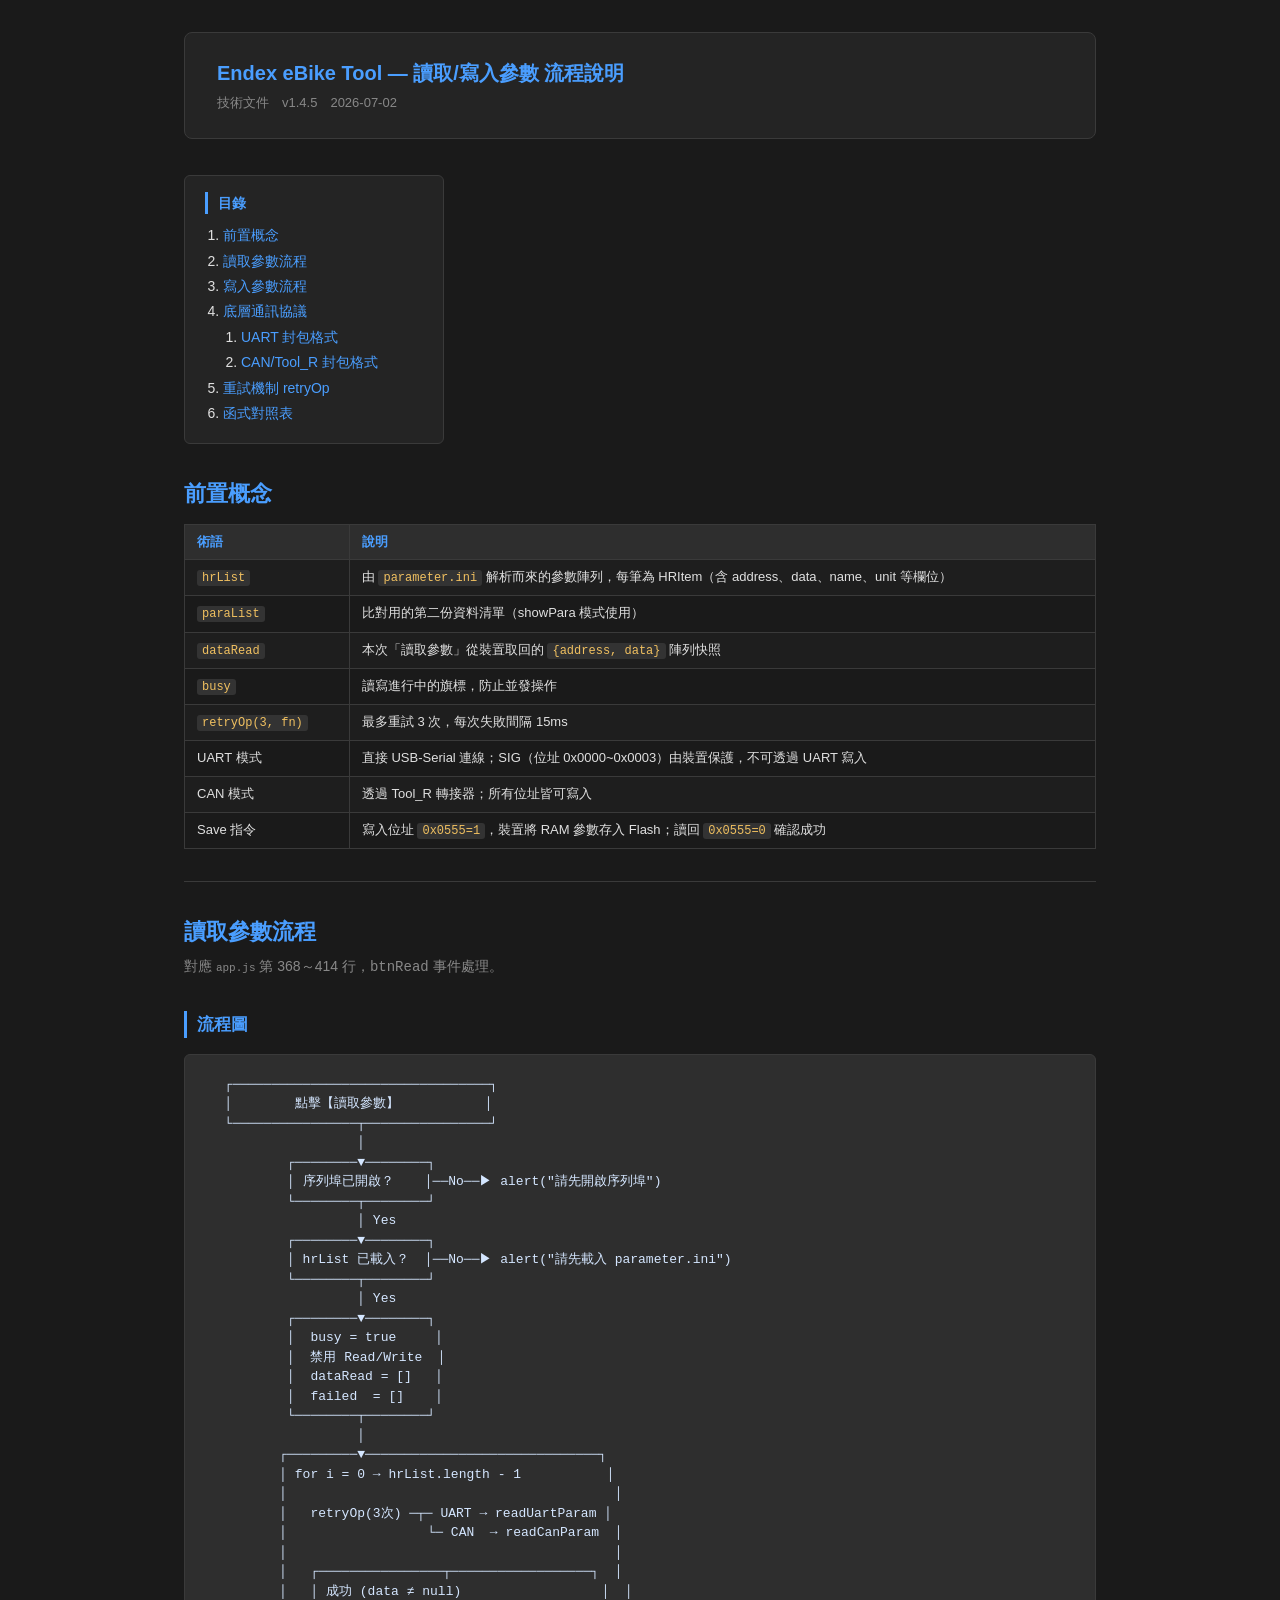
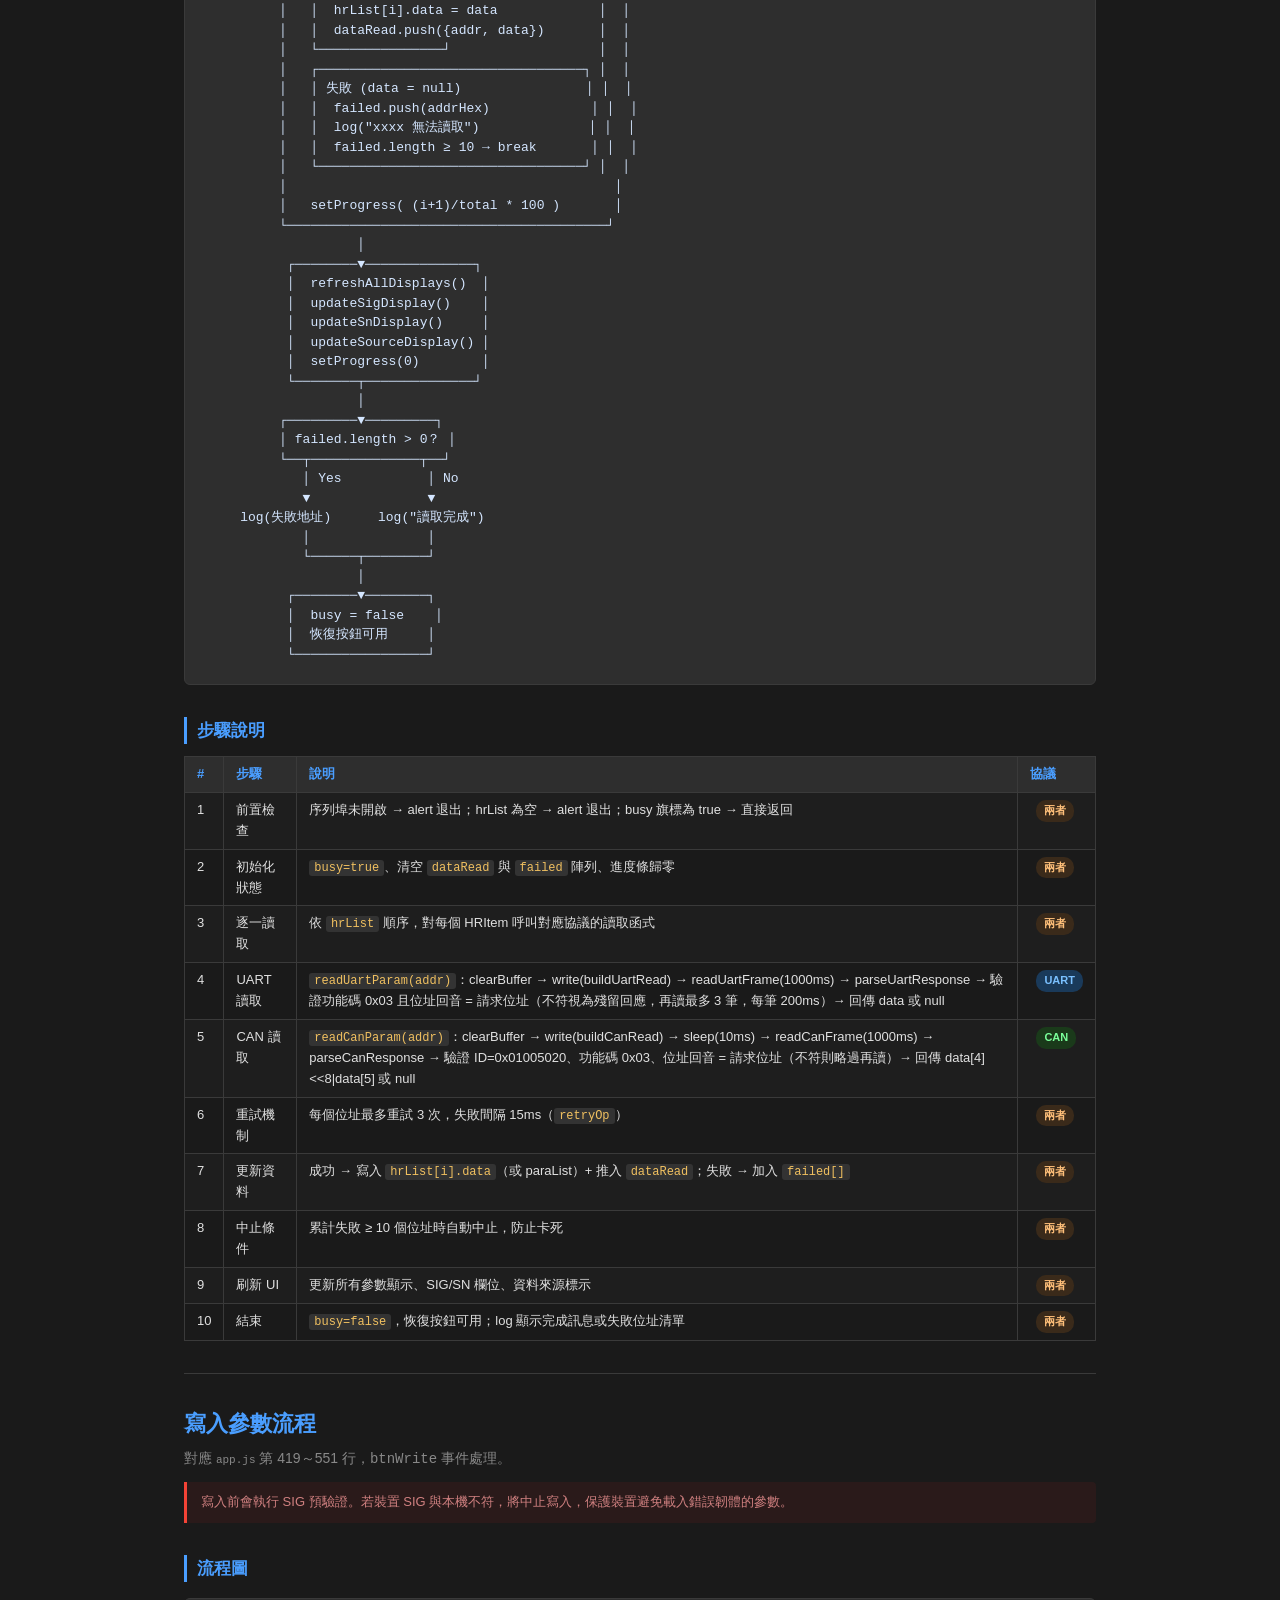
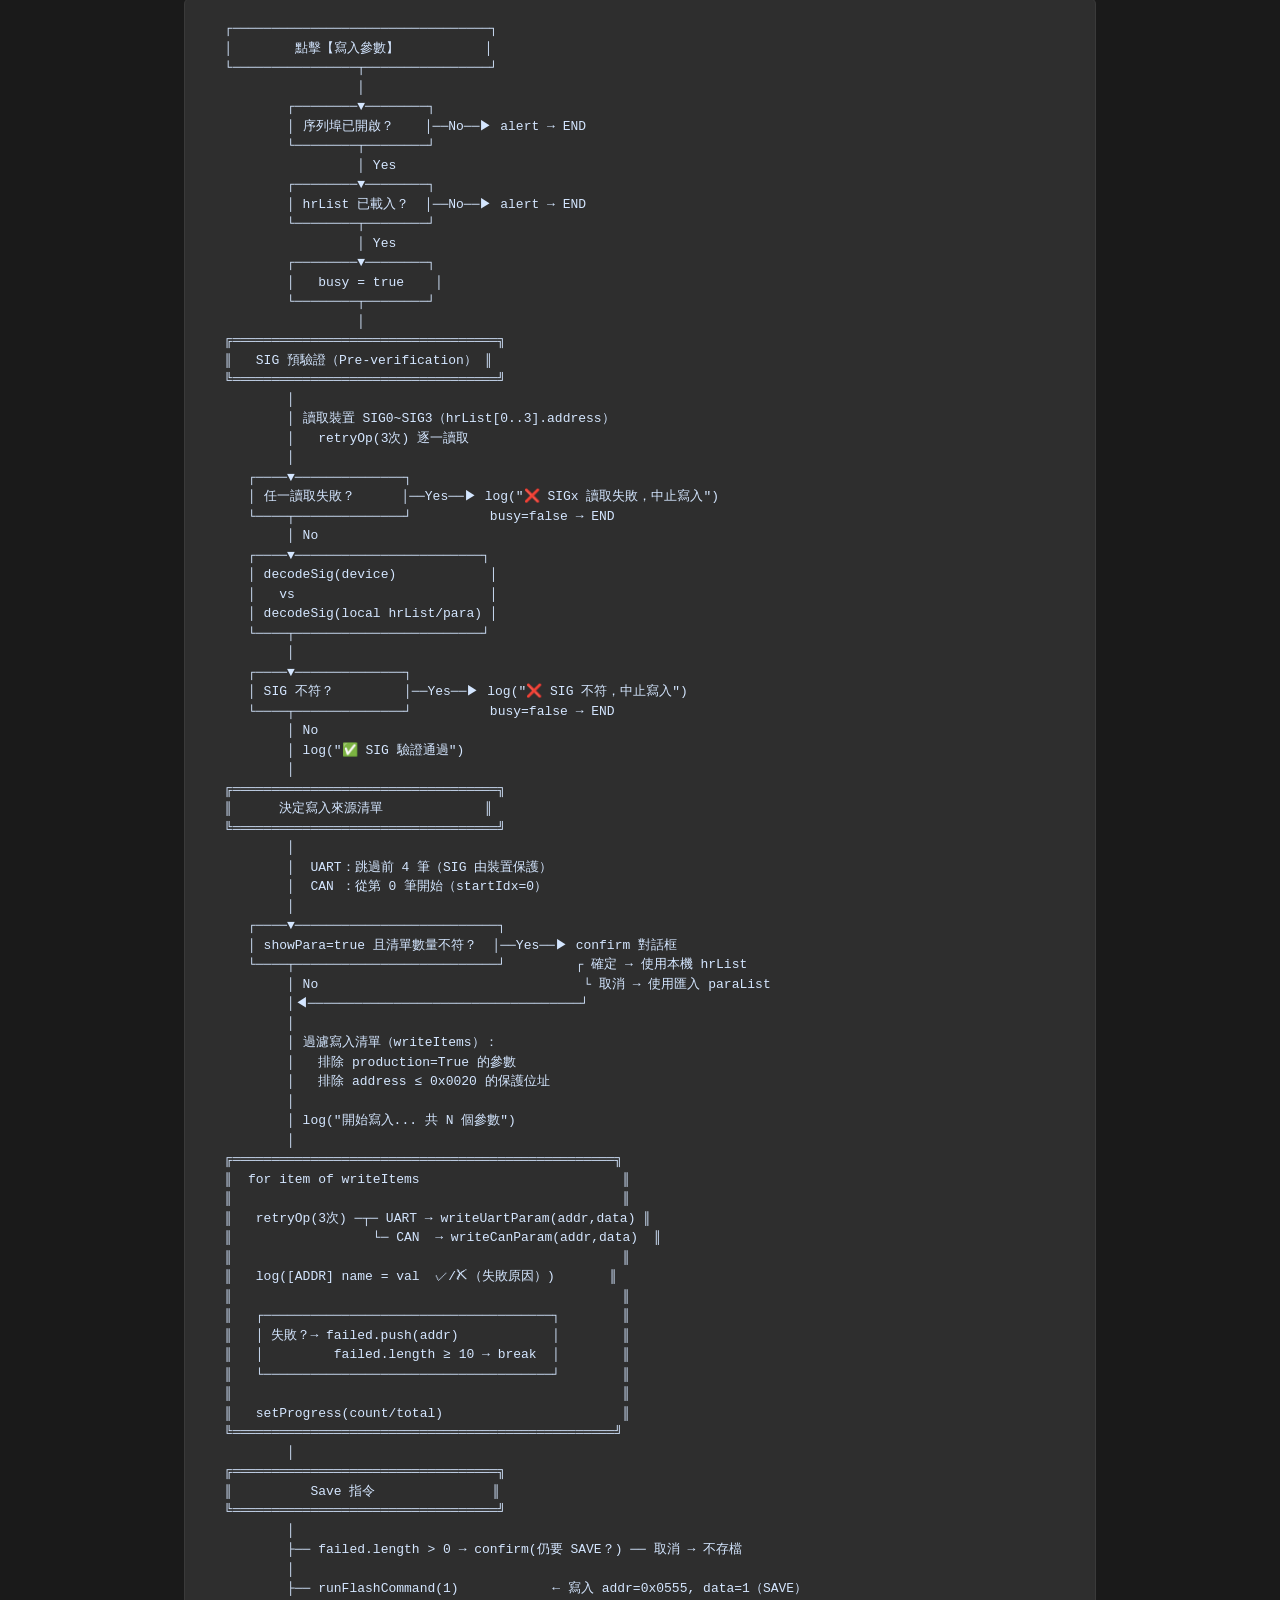
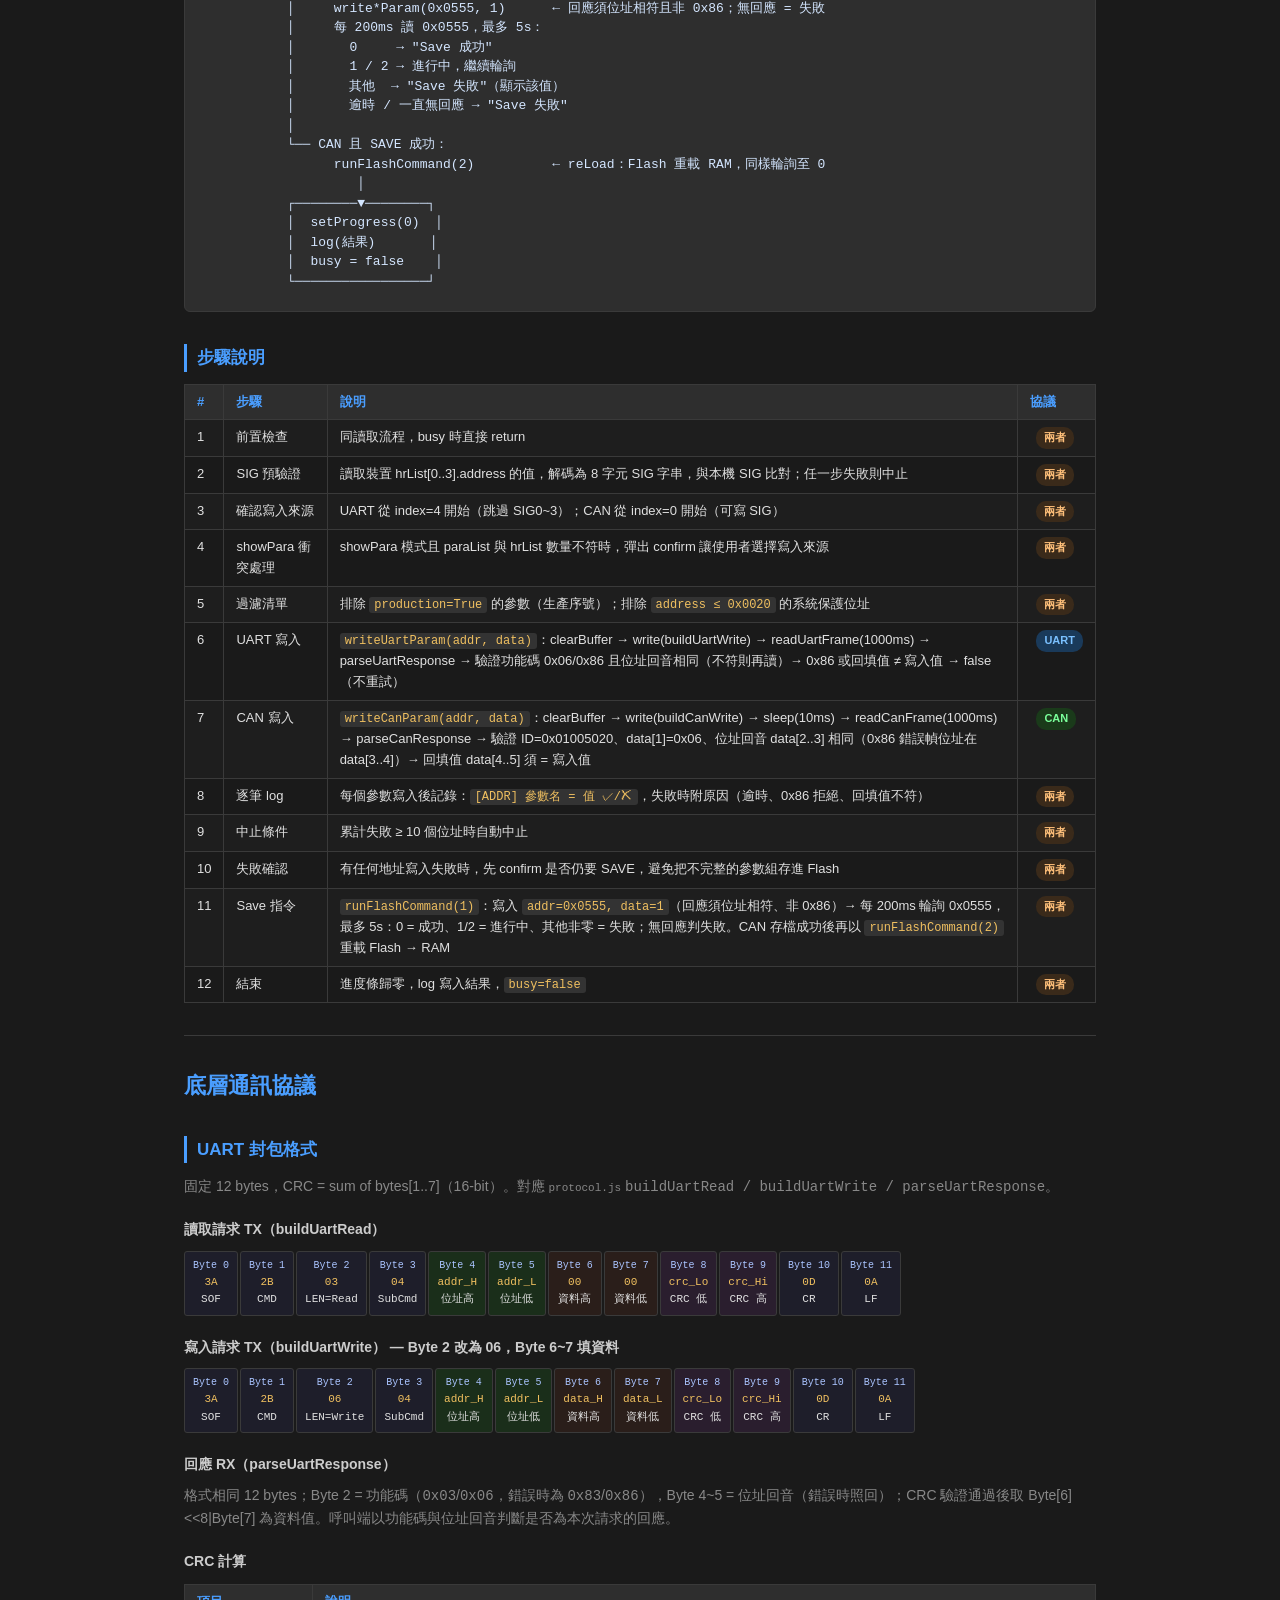
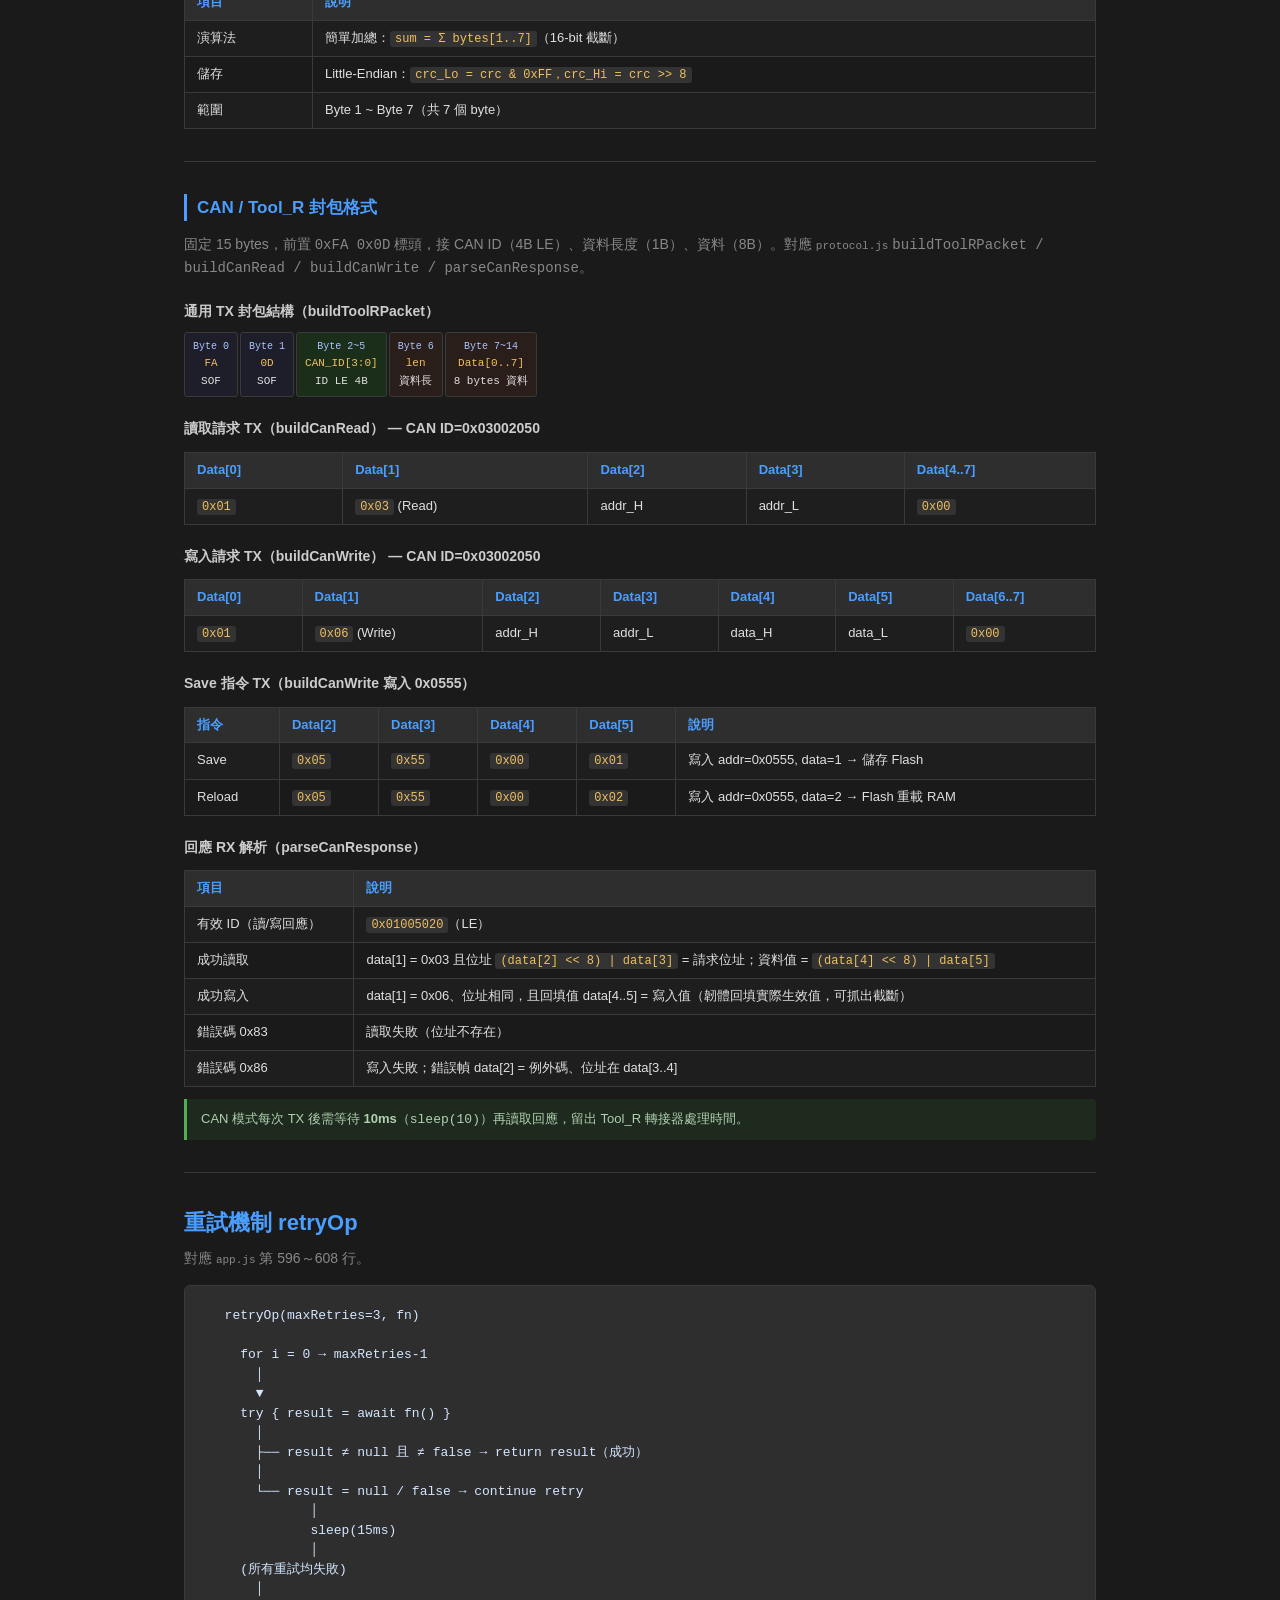
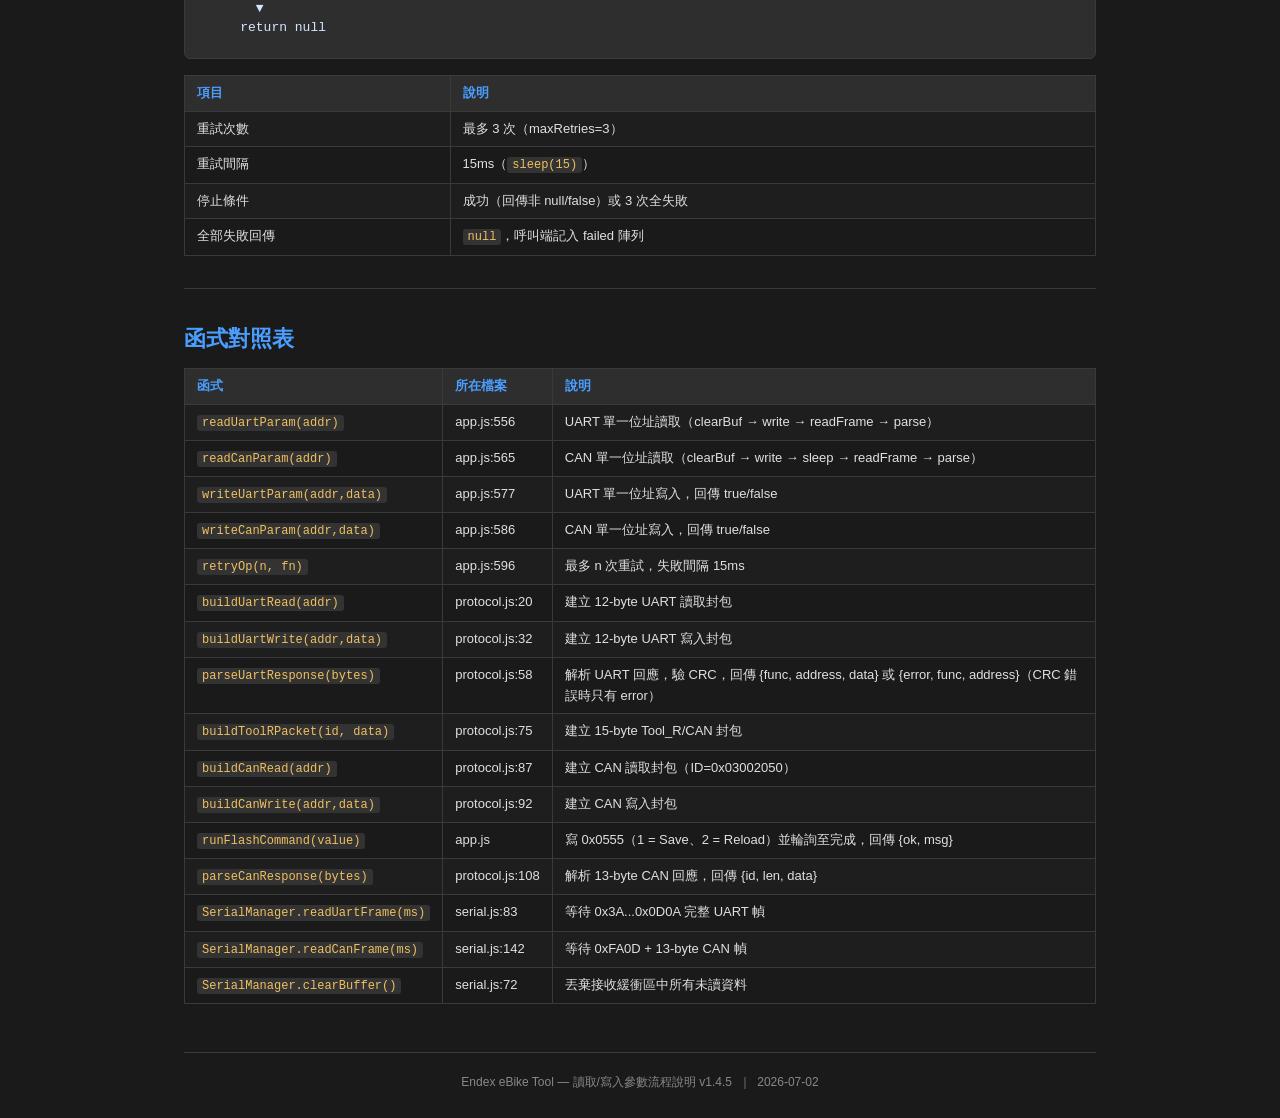
==== commit c3568843: "v1.5.10: 讀寫回應驗證位址回音，SAVE 輪詢 0x0555 - UART 讀寫、CAN 寫入驗證功能碼與位址回音，略過遲到的殘留回應 - 寫入比對回填值；0x86 拒絕或回填值不同時判失敗且" ====
--- a/flow.html
+++ b/flow.html
@@ -181,8 +181,8 @@
   <tr><td>1</td><td>前置檢查</td><td>序列埠未開啟 → alert 退出；hrList 為空 → alert 退出；busy 旗標為 true → 直接返回</td><td><span class="badge badge-both">兩者</span></td></tr>
   <tr><td>2</td><td>初始化狀態</td><td><code>busy=true</code>、清空 <code>dataRead</code> 與 <code>failed</code> 陣列、進度條歸零</td><td><span class="badge badge-both">兩者</span></td></tr>
   <tr><td>3</td><td>逐一讀取</td><td>依 <code>hrList</code> 順序，對每個 HRItem 呼叫對應協議的讀取函式</td><td><span class="badge badge-both">兩者</span></td></tr>
-  <tr><td>4</td><td>UART 讀取</td><td><code>readUartParam(addr)</code>：clearBuffer → write(buildUartRead) → readUartFrame(1000ms) → parseUartResponse → 回傳 data 或 null</td><td><span class="badge badge-uart">UART</span></td></tr>
-  <tr><td>5</td><td>CAN 讀取</td><td><code>readCanParam(addr)</code>：clearBuffer → write(buildCanRead) → sleep(10ms) → readCanFrame(1000ms) → parseCanResponse → 驗證 ID=0x01005020 → 回傳 data[4]&lt;&lt;8|data[5] 或 null</td><td><span class="badge badge-can">CAN</span></td></tr>
+  <tr><td>4</td><td>UART 讀取</td><td><code>readUartParam(addr)</code>：clearBuffer → write(buildUartRead) → readUartFrame(1000ms) → parseUartResponse → 驗證功能碼 0x03 且位址回音 = 請求位址（不符視為殘留回應，再讀最多 3 筆，每筆 200ms）→ 回傳 data 或 null</td><td><span class="badge badge-uart">UART</span></td></tr>
+  <tr><td>5</td><td>CAN 讀取</td><td><code>readCanParam(addr)</code>：clearBuffer → write(buildCanRead) → sleep(10ms) → readCanFrame(1000ms) → parseCanResponse → 驗證 ID=0x01005020、功能碼 0x03、位址回音 = 請求位址（不符則略過再讀）→ 回傳 data[4]&lt;&lt;8|data[5] 或 null</td><td><span class="badge badge-can">CAN</span></td></tr>
   <tr><td>6</td><td>重試機制</td><td>每個位址最多重試 3 次，失敗間隔 15ms（<code>retryOp</code>）</td><td><span class="badge badge-both">兩者</span></td></tr>
   <tr><td>7</td><td>更新資料</td><td>成功 → 寫入 <code>hrList[i].data</code>（或 paraList）+ 推入 <code>dataRead</code>；失敗 → 加入 <code>failed[]</code></td><td><span class="badge badge-both">兩者</span></td></tr>
   <tr><td>8</td><td>中止條件</td><td>累計失敗 ≥ 10 個位址時自動中止，防止卡死</td><td><span class="badge badge-both">兩者</span></td></tr>
@@ -264,7 +264,7 @@
   ║   retryOp(3次) ─┬─ UART → writeUartParam(addr,data) ║
   ║                  └─ CAN  → writeCanParam(addr,data)  ║
   ║                                                  ║
-  ║   log([ADDR] name = val  ✓/✗)                   ║
+  ║   log([ADDR] name = val  ✓/✗（失敗原因）)       ║
   ║                                                  ║
   ║   ┌─────────────────────────────────────┐        ║
   ║   │ 失敗？→ failed.push(addr)            │        ║
@@ -278,20 +278,18 @@
   ║          Save 指令               ║
   ╚══════════════════════════════════╝
           │
-          ├── UART：
-          │     write(buildUartSave)         ← 寫入 addr=0x0555, data=0x0001
-          │     sleep(1000ms)
-          │     readUartParam(0x0555)
-          │     log(0 → "Save 成功"  其他 → "Save 失敗")
-          │
-          └── CAN：
-                write(buildCanSave)          ← 同上 via CAN
-                readCanFrame → log(SAVE ok/Err)
-                write(buildCanReload)        ← 重新載入 Flash → RAM
-                readCanFrame → log(reLoad ok/Err)
-                sleep(1000ms)
-                readCanParam(0x0555)
-                log(0 → "Save 成功"  其他 → "Save 失敗")
+          ├── failed.length > 0 → confirm(仍要 SAVE？) ── 取消 → 不存檔
+          │
+          ├── runFlashCommand(1)            ← 寫入 addr=0x0555, data=1（SAVE）
+          │     write*Param(0x0555, 1)      ← 回應須位址相符且非 0x86；無回應 = 失敗
+          │     每 200ms 讀 0x0555，最多 5s：
+          │       0     → "Save 成功"
+          │       1 / 2 → 進行中，繼續輪詢
+          │       其他  → "Save 失敗"（顯示該值）
+          │       逾時 / 一直無回應 → "Save 失敗"
+          │
+          └── CAN 且 SAVE 成功：
+                runFlashCommand(2)          ← reLoad：Flash 重載 RAM，同樣輪詢至 0
                    │
           ┌────────▼────────┐
           │  setProgress(0)  │
@@ -308,12 +306,12 @@
   <tr><td>3</td><td>確認寫入來源</td><td>UART 從 index=4 開始（跳過 SIG0~3）；CAN 從 index=0 開始（可寫 SIG）</td><td><span class="badge badge-both">兩者</span></td></tr>
   <tr><td>4</td><td>showPara 衝突處理</td><td>showPara 模式且 paraList 與 hrList 數量不符時，彈出 confirm 讓使用者選擇寫入來源</td><td><span class="badge badge-both">兩者</span></td></tr>
   <tr><td>5</td><td>過濾清單</td><td>排除 <code>production=True</code> 的參數（生產序號）；排除 <code>address ≤ 0x0020</code> 的系統保護位址</td><td><span class="badge badge-both">兩者</span></td></tr>
-  <tr><td>6</td><td>UART 寫入</td><td><code>writeUartParam(addr, data)</code>：clearBuffer → write(buildUartWrite) → readUartFrame(1000ms) → parseUartResponse → 回傳 true/false</td><td><span class="badge badge-uart">UART</span></td></tr>
-  <tr><td>7</td><td>CAN 寫入</td><td><code>writeCanParam(addr, data)</code>：clearBuffer → write(buildCanWrite) → sleep(10ms) → readCanFrame(1000ms) → parseCanResponse → 驗證 ID=0x01005020 且 data[1]≠0x86</td><td><span class="badge badge-can">CAN</span></td></tr>
-  <tr><td>8</td><td>逐筆 log</td><td>每個參數寫入後記錄：<code>[ADDR] 參數名 = 值  ✓/✗</code>，方便追查失敗位址</td><td><span class="badge badge-both">兩者</span></td></tr>
+  <tr><td>6</td><td>UART 寫入</td><td><code>writeUartParam(addr, data)</code>：clearBuffer → write(buildUartWrite) → readUartFrame(1000ms) → parseUartResponse → 驗證功能碼 0x06/0x86 且位址回音相同（不符則再讀）→ 0x86 或回填值 ≠ 寫入值 → false（不重試）</td><td><span class="badge badge-uart">UART</span></td></tr>
+  <tr><td>7</td><td>CAN 寫入</td><td><code>writeCanParam(addr, data)</code>：clearBuffer → write(buildCanWrite) → sleep(10ms) → readCanFrame(1000ms) → parseCanResponse → 驗證 ID=0x01005020、data[1]=0x06、位址回音 data[2..3] 相同（0x86 錯誤幀位址在 data[3..4]）→ 回填值 data[4..5] 須 = 寫入值</td><td><span class="badge badge-can">CAN</span></td></tr>
+  <tr><td>8</td><td>逐筆 log</td><td>每個參數寫入後記錄：<code>[ADDR] 參數名 = 值  ✓/✗</code>，失敗時附原因（逾時、0x86 拒絕、回填值不符）</td><td><span class="badge badge-both">兩者</span></td></tr>
   <tr><td>9</td><td>中止條件</td><td>累計失敗 ≥ 10 個位址時自動中止</td><td><span class="badge badge-both">兩者</span></td></tr>
-  <tr><td>10</td><td>Save 指令（UART）</td><td>寫入 <code>addr=0x0555, data=0x0001</code> → sleep(1000ms) → 讀回 0x0555，值=0 表示 Flash 寫入成功</td><td><span class="badge badge-uart">UART</span></td></tr>
-  <tr><td>11</td><td>Save 指令（CAN）</td><td>送出 Save → 確認 ACK → 送出 Reload（<code>data=0x0002</code>，令控制器重新從 Flash 載入） → sleep(1000ms) → 讀回 0x0555=0 確認成功</td><td><span class="badge badge-can">CAN</span></td></tr>
+  <tr><td>10</td><td>失敗確認</td><td>有任何地址寫入失敗時，先 confirm 是否仍要 SAVE，避免把不完整的參數組存進 Flash</td><td><span class="badge badge-both">兩者</span></td></tr>
+  <tr><td>11</td><td>Save 指令</td><td><code>runFlashCommand(1)</code>：寫入 <code>addr=0x0555, data=1</code>（回應須位址相符、非 0x86）→ 每 200ms 輪詢 0x0555，最多 5s：0 = 成功、1/2 = 進行中、其他非零 = 失敗；無回應判失敗。CAN 存檔成功後再以 <code>runFlashCommand(2)</code> 重載 Flash → RAM</td><td><span class="badge badge-both">兩者</span></td></tr>
   <tr><td>12</td><td>結束</td><td>進度條歸零，log 寫入結果，<code>busy=false</code></td><td><span class="badge badge-both">兩者</span></td></tr>
 </table>
 
@@ -358,7 +356,7 @@
 </div>
 
 <h3>回應 RX（parseUartResponse）</h3>
-<p>格式相同 12 bytes；Byte 2 = <code>0x83</code> 表示讀取失敗，<code>0x86</code> 表示寫入失敗；CRC 驗證通過後取 Byte[6]&lt;&lt;8|Byte[7] 為資料值。</p>
+<p>格式相同 12 bytes；Byte 2 = 功能碼（<code>0x03</code>/<code>0x06</code>，錯誤時為 <code>0x83</code>/<code>0x86</code>），Byte 4~5 = 位址回音（錯誤時照回）；CRC 驗證通過後取 Byte[6]&lt;&lt;8|Byte[7] 為資料值。呼叫端以功能碼與位址回音判斷是否為本次請求的回應。</p>
 
 <h3>CRC 計算</h3>
 <table>
@@ -394,7 +392,7 @@
   <tr><td><code>0x01</code></td><td><code>0x06</code> (Write)</td><td>addr_H</td><td>addr_L</td><td>data_H</td><td>data_L</td><td><code>0x00</code></td></tr>
 </table>
 
-<h3>Save 指令 TX（buildCanSave / buildCanReload）</h3>
+<h3>Save 指令 TX（buildCanWrite 寫入 0x0555）</h3>
 <table>
   <tr><th>指令</th><th>Data[2]</th><th>Data[3]</th><th>Data[4]</th><th>Data[5]</th><th>說明</th></tr>
   <tr><td>Save</td><td><code>0x05</code></td><td><code>0x55</code></td><td><code>0x00</code></td><td><code>0x01</code></td><td>寫入 addr=0x0555, data=1 → 儲存 Flash</td></tr>
@@ -405,10 +403,10 @@
 <table>
   <tr><th>項目</th><th>說明</th></tr>
   <tr><td>有效 ID（讀/寫回應）</td><td><code>0x01005020</code>（LE）</td></tr>
-  <tr><td>成功讀取</td><td>data[1] ≠ 0x83；資料值 = <code>(data[4] &lt;&lt; 8) | data[5]</code></td></tr>
-  <tr><td>成功寫入</td><td>ID = 0x01005020 且 data[1] ≠ 0x86</td></tr>
+  <tr><td>成功讀取</td><td>data[1] = 0x03 且位址 <code>(data[2] &lt;&lt; 8) | data[3]</code> = 請求位址；資料值 = <code>(data[4] &lt;&lt; 8) | data[5]</code></td></tr>
+  <tr><td>成功寫入</td><td>data[1] = 0x06、位址相同，且回填值 data[4..5] = 寫入值（韌體回填實際生效值，可抓出截斷）</td></tr>
   <tr><td>錯誤碼 0x83</td><td>讀取失敗（位址不存在）</td></tr>
-  <tr><td>錯誤碼 0x86</td><td>寫入失敗</td></tr>
+  <tr><td>錯誤碼 0x86</td><td>寫入失敗；錯誤幀 data[2] = 例外碼、位址在 data[3..4]</td></tr>
 </table>
 
 <div class="note">CAN 模式每次 TX 後需等待 <strong>10ms</strong>（<code>sleep(10)</code>）再讀取回應，留出 Tool_R 轉接器處理時間。</div>
@@ -460,13 +458,11 @@
   <tr><td><code>retryOp(n, fn)</code></td><td>app.js:596</td><td>最多 n 次重試，失敗間隔 15ms</td></tr>
   <tr><td><code>buildUartRead(addr)</code></td><td>protocol.js:20</td><td>建立 12-byte UART 讀取封包</td></tr>
   <tr><td><code>buildUartWrite(addr,data)</code></td><td>protocol.js:32</td><td>建立 12-byte UART 寫入封包</td></tr>
-  <tr><td><code>buildUartSave()</code></td><td>protocol.js:44</td><td>建立 UART Save 指令封包（addr=0x0555, data=1）</td></tr>
-  <tr><td><code>parseUartResponse(bytes)</code></td><td>protocol.js:58</td><td>解析 UART 回應，驗 CRC，回傳 {address, data} 或 {error}</td></tr>
+  <tr><td><code>parseUartResponse(bytes)</code></td><td>protocol.js:58</td><td>解析 UART 回應，驗 CRC，回傳 {func, address, data} 或 {error, func, address}（CRC 錯誤時只有 error）</td></tr>
   <tr><td><code>buildToolRPacket(id, data)</code></td><td>protocol.js:75</td><td>建立 15-byte Tool_R/CAN 封包</td></tr>
   <tr><td><code>buildCanRead(addr)</code></td><td>protocol.js:87</td><td>建立 CAN 讀取封包（ID=0x03002050）</td></tr>
   <tr><td><code>buildCanWrite(addr,data)</code></td><td>protocol.js:92</td><td>建立 CAN 寫入封包</td></tr>
-  <tr><td><code>buildCanSave()</code></td><td>protocol.js:97</td><td>建立 CAN Save 指令封包</td></tr>
-  <tr><td><code>buildCanReload()</code></td><td>protocol.js:102</td><td>建立 CAN Reload 指令封包</td></tr>
+  <tr><td><code>runFlashCommand(value)</code></td><td>app.js</td><td>寫 0x0555（1 = Save、2 = Reload）並輪詢至完成，回傳 {ok, msg}</td></tr>
   <tr><td><code>parseCanResponse(bytes)</code></td><td>protocol.js:108</td><td>解析 13-byte CAN 回應，回傳 {id, len, data}</td></tr>
   <tr><td><code>SerialManager.readUartFrame(ms)</code></td><td>serial.js:83</td><td>等待 0x3A...0x0D0A 完整 UART 幀</td></tr>
   <tr><td><code>SerialManager.readCanFrame(ms)</code></td><td>serial.js:142</td><td>等待 0xFA0D + 13-byte CAN 幀</td></tr>
